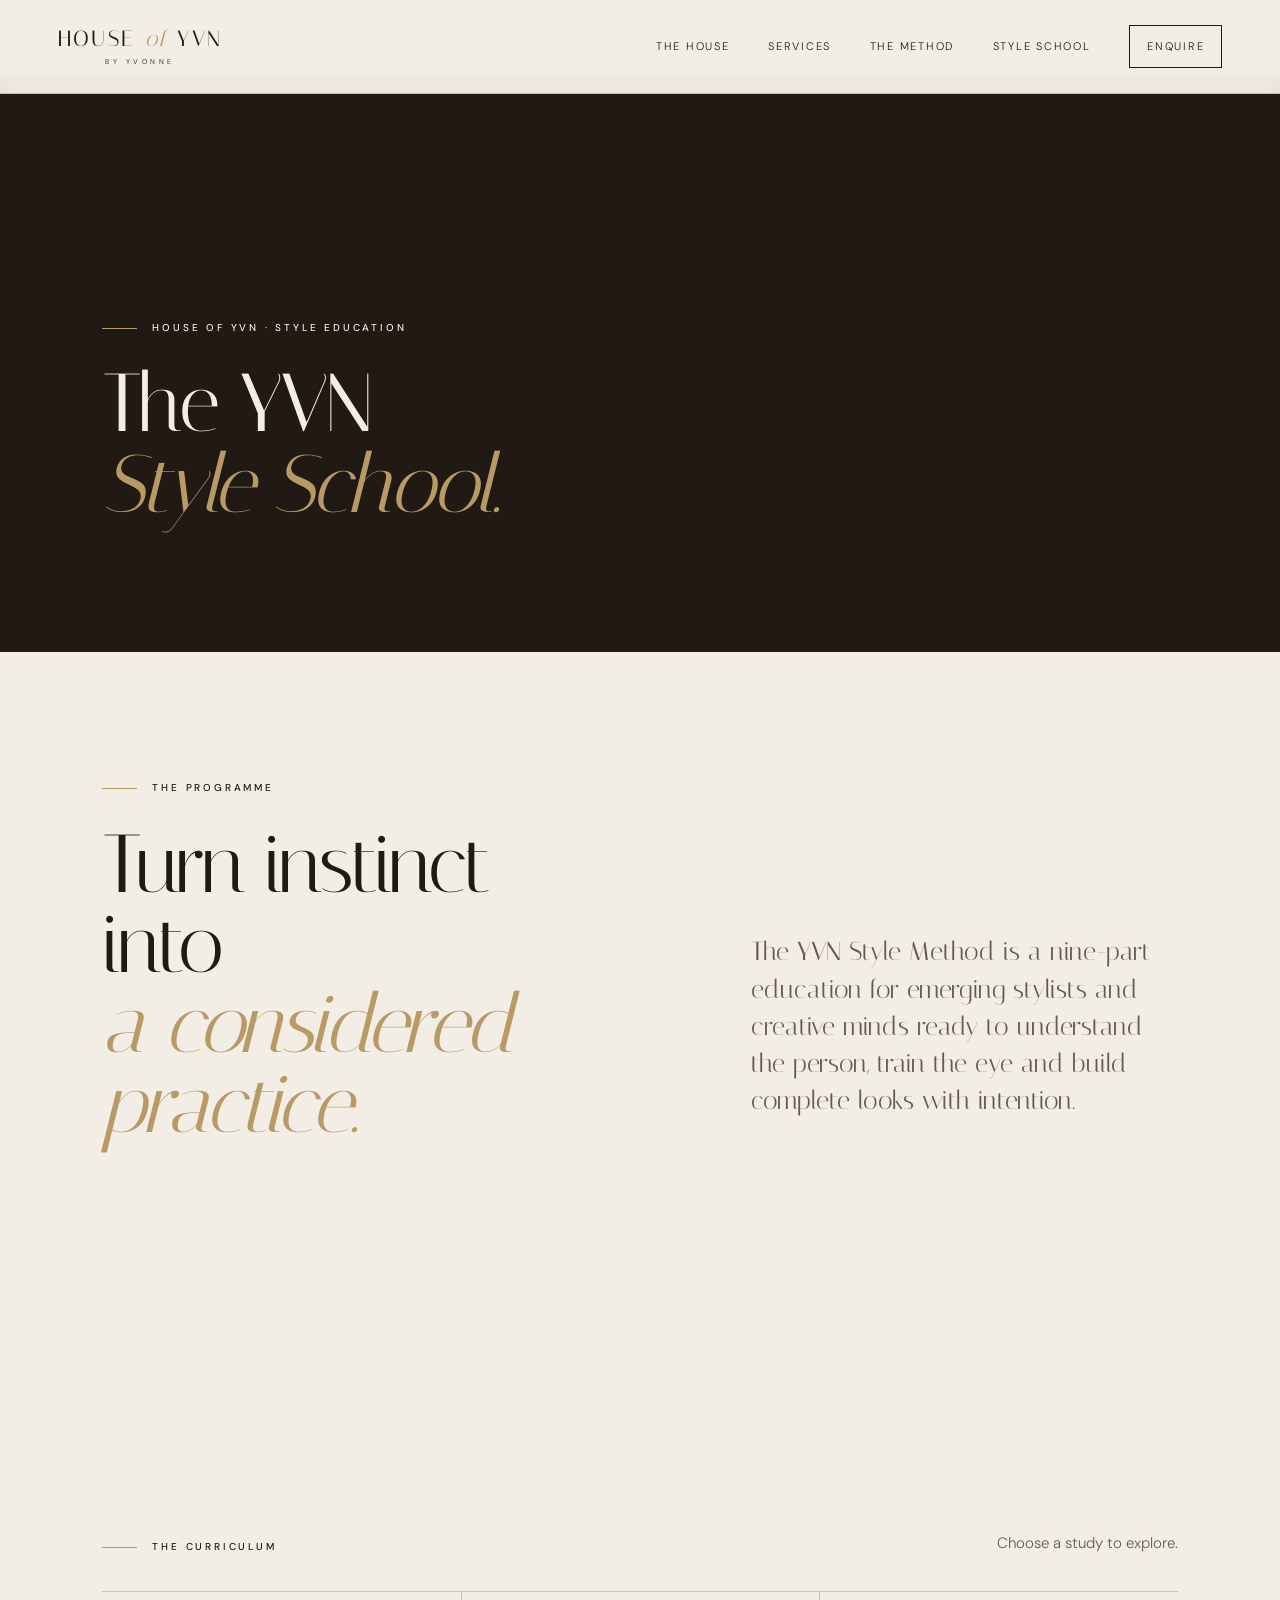
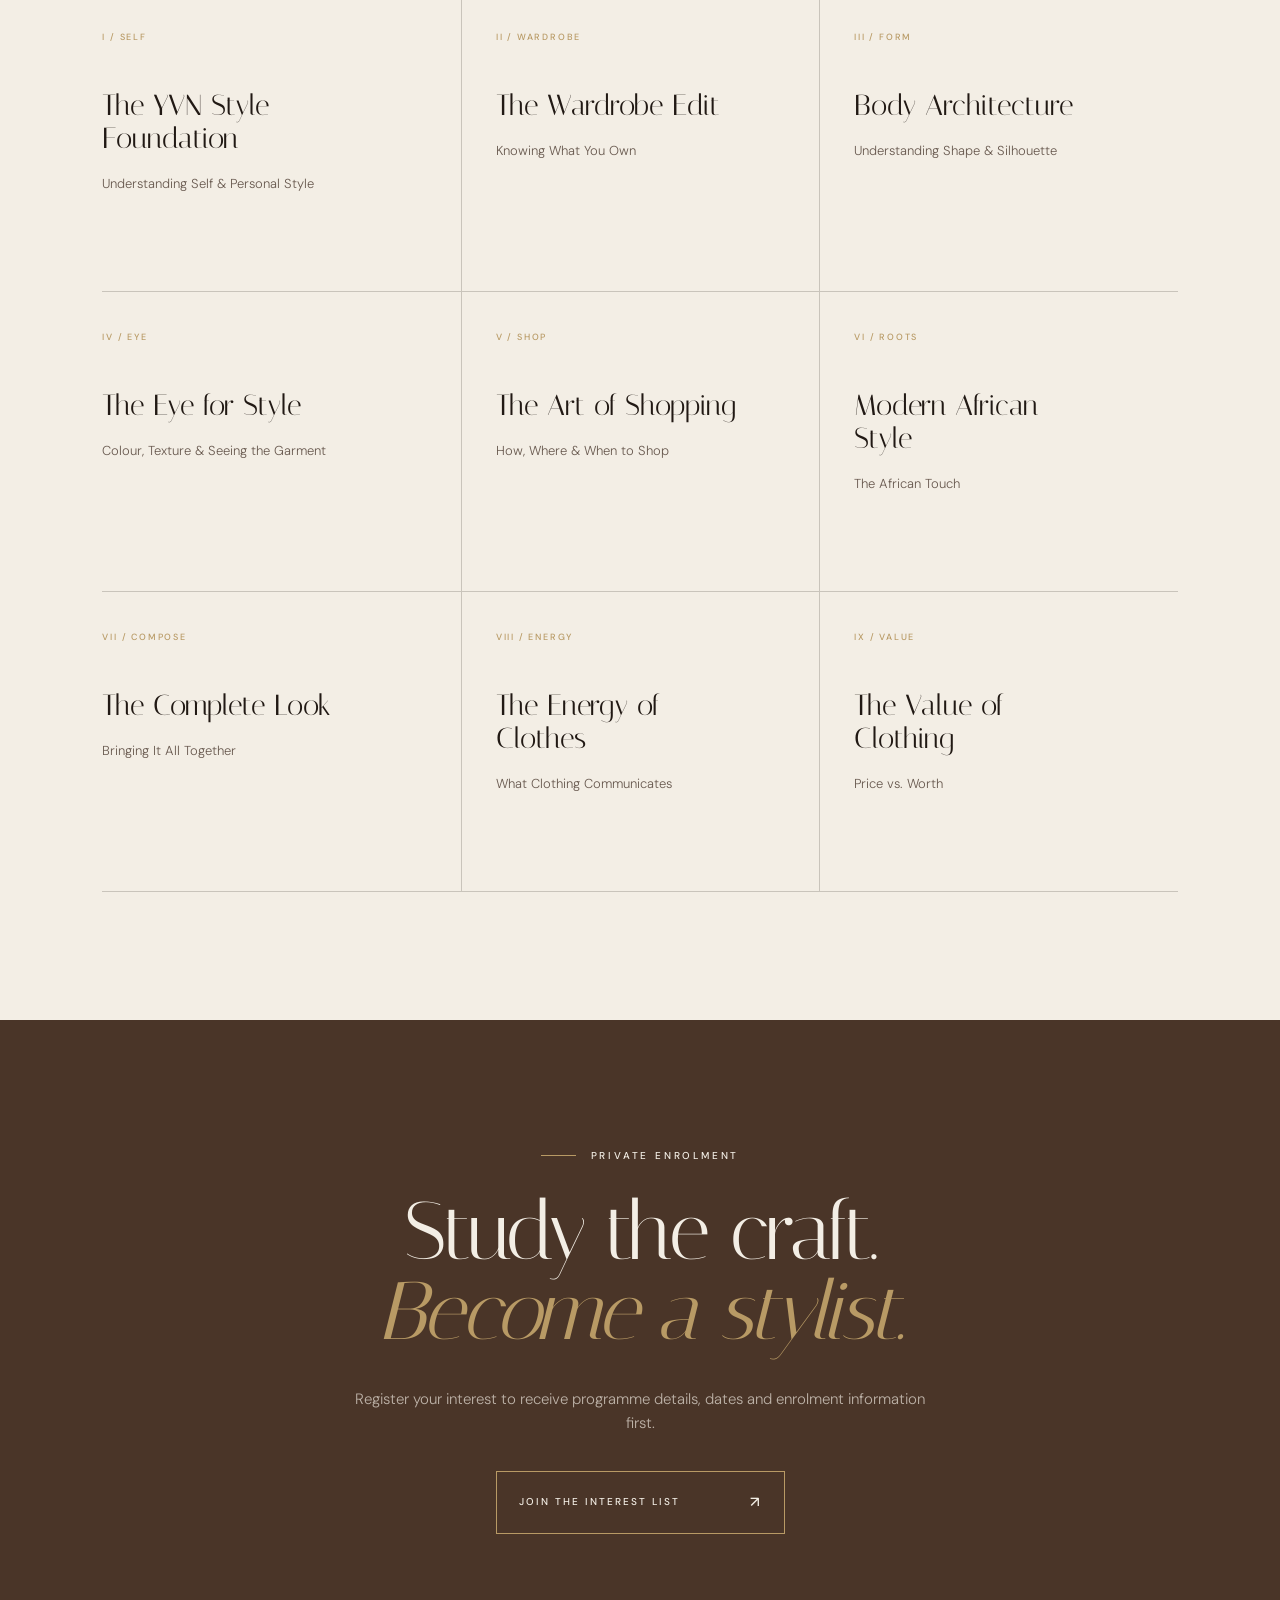
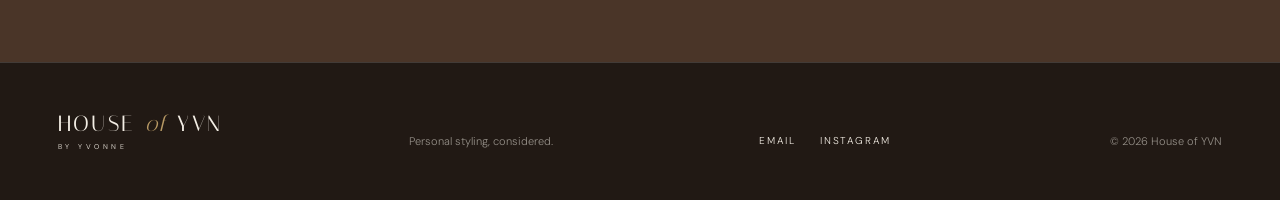
==== courses/index.html @ 96f22d66 "Add YVN Style School curriculum hub" ====
<!doctype html>
<html lang="en">
  <head>
    <meta charset="UTF-8" />
    <meta name="viewport" content="width=device-width, initial-scale=1.0" />
    <meta name="description" content="The YVN Style School — The YVN Style School by House of YVN." />
    <meta name="theme-color" content="#211914" />
    <title>The YVN Style School | The YVN Style School</title>
    <link rel="icon" href="../assets/favicon.svg" type="image/svg+xml" />
    <link rel="preconnect" href="https://fonts.googleapis.com" />
    <link rel="preconnect" href="https://fonts.gstatic.com" crossorigin />
    <link href="https://fonts.googleapis.com/css2?family=DM+Sans:wght@300;400;500&family=Italiana&display=swap" rel="stylesheet" />
    <link rel="stylesheet" href="../styles.css" />
    <script src="../script.js" defer></script>
  </head>
  <body>
    <a class="skip-link" href="#main">Skip to content</a>
    <header class="site-header inner-header" data-header>
      <a class="brand" href="../index.html" aria-label="House of YVN home"><span>HOUSE <i>of</i> YVN</span><small>BY YVONNE</small></a>
      <button class="menu-toggle" type="button" aria-expanded="false" aria-controls="site-nav"><span></span><span></span><span class="sr-only">Open menu</span></button>
      <nav id="site-nav" class="site-nav" aria-label="Main navigation">
        <a href="../index.html#the-house">The House</a>
        <a href="../index.html#services">Services</a>
        <a href="../index.html#method">The Method</a>
        <a href="index.html">Style School</a>
        <a class="nav-enquire" href="mailto:styledbyyvn@gmail.com?subject=YVN%20Style%20School%20enquiry">Enquire</a>
      </nav>
    </header>
    <main id="main" class="course-main">
      <section class="school-page-hero section-pad">
        <div class="reveal">
          <p class="eyebrow">House of YVN · Style Education</p>
          <h1 class="display">The YVN<br /><em>Style School.</em></h1>
        </div>
      </section>
      <section class="school-page-intro section-pad">
        <div class="reveal">
          <p class="eyebrow">The programme</p>
          <h2 class="display">Turn instinct into<br /><em>a considered practice.</em></h2>
        </div>
        <p class="lead reveal">The YVN Style Method is a nine-part education for emerging stylists and creative minds ready to understand the person, train the eye and build complete looks with intention.</p>
      </section>
      <section class="section-pad">
        <div class="curriculum-heading reveal"><p class="eyebrow">The curriculum</p><p>Choose a study to explore.</p></div>
        <div class="curriculum-grid">
          <a class="course-card reveal" href="style-foundation.html">
            <span>I / Self</span>
            <h3>The YVN Style Foundation</h3>
            <p>Understanding Self & Personal Style</p>
          </a>
          <a class="course-card reveal" href="wardrobe-edit.html">
            <span>II / Wardrobe</span>
            <h3>The Wardrobe Edit</h3>
            <p>Knowing What You Own</p>
          </a>
          <a class="course-card reveal" href="body-architecture.html">
            <span>III / Form</span>
            <h3>Body Architecture</h3>
            <p>Understanding Shape & Silhouette</p>
          </a>
          <a class="course-card reveal" href="eye-for-style.html">
            <span>IV / Eye</span>
            <h3>The Eye for Style</h3>
            <p>Colour, Texture & Seeing the Garment</p>
          </a>
          <a class="course-card reveal" href="art-of-shopping.html">
            <span>V / Shop</span>
            <h3>The Art of Shopping</h3>
            <p>How, Where & When to Shop</p>
          </a>
          <a class="course-card reveal" href="modern-african-style.html">
            <span>VI / Roots</span>
            <h3>Modern African Style</h3>
            <p>The African Touch</p>
          </a>
          <a class="course-card reveal" href="complete-look.html">
            <span>VII / Compose</span>
            <h3>The Complete Look</h3>
            <p>Bringing It All Together</p>
          </a>
          <a class="course-card reveal" href="energy-of-clothes.html">
            <span>VIII / Energy</span>
            <h3>The Energy of Clothes</h3>
            <p>What Clothing Communicates</p>
          </a>
          <a class="course-card reveal" href="value-of-clothing.html">
            <span>IX / Value</span>
            <h3>The Value of Clothing</h3>
            <p>Price vs. Worth</p>
          </a>
        </div>
      </section>
      <section class="school-page-cta section-pad">
        <p class="eyebrow">Private enrolment</p>
        <h2 class="display">Study the craft.<br /><em>Become a stylist.</em></h2>
        <p>Register your interest to receive programme details, dates and enrolment information first.</p>
        <a class="button" href="mailto:styledbyyvn@gmail.com?subject=YVN%20Style%20School%20enquiry">Join the interest list <span>↗</span></a>
      </section>
    </main>
    <footer class="site-footer">
      <div class="footer-brand"><span>HOUSE <i>of</i> YVN</span><small>BY YVONNE</small></div>
      <p>Personal styling, considered.</p>
      <div class="footer-links"><a href="mailto:styledbyyvn@gmail.com">Email</a><a href="https://www.instagram.com/houseofyvn/" target="_blank" rel="noreferrer">Instagram</a></div>
      <p class="copyright">© <span data-year></span> House of YVN</p>
    </footer>
  </body>
</html>
---- styles.css ----
:root {
  --ivory: #f3eee5;
  --paper: #e8dfd1;
  --espresso: #211914;
  --cocoa: #4a3528;
  --gold: #b89a65;
  --line: rgba(33, 25, 20, 0.2);
  --sans: "DM Sans", sans-serif;
  --serif: "Italiana", serif;
}

* { box-sizing: border-box; }
html { scroll-behavior: smooth; }
body { margin: 0; background: var(--ivory); color: var(--espresso); font-family: var(--sans); font-size: 15px; font-weight: 300; line-height: 1.65; }
body.menu-open { overflow: hidden; }
img { display: block; width: 100%; }
a { color: inherit; text-decoration: none; }
button { font: inherit; }
::selection { background: var(--gold); color: var(--espresso); }

.skip-link { position: fixed; top: -60px; left: 16px; z-index: 200; background: var(--ivory); padding: 12px 18px; transition: top .2s; }
.skip-link:focus { top: 16px; }
.sr-only { position: absolute; width: 1px; height: 1px; padding: 0; margin: -1px; overflow: hidden; clip: rect(0,0,0,0); border: 0; }

.site-header { position: fixed; inset: 0 0 auto 0; z-index: 100; height: 94px; padding: 0 clamp(24px, 4.5vw, 76px); display: flex; justify-content: space-between; align-items: center; color: var(--ivory); border-bottom: 1px solid rgba(255,255,255,.25); transition: background .35s, color .35s, height .35s, border .35s; }
.site-header.scrolled { height: 76px; background: rgba(243,238,229,.94); color: var(--espresso); border-color: var(--line); backdrop-filter: blur(12px); }
.brand, .footer-brand { display: flex; flex-direction: column; align-items: center; line-height: 1; letter-spacing: .16em; }
.brand span, .footer-brand span { font-family: var(--serif); font-size: 22px; }
.brand i, .footer-brand i { color: var(--gold); font-weight: 400; }
.brand small, .footer-brand small { margin-top: 8px; font-size: 7px; letter-spacing: .5em; }
.site-nav { display: flex; gap: clamp(22px, 3vw, 48px); align-items: center; font-size: 11px; letter-spacing: .16em; text-transform: uppercase; }
.site-nav a { position: relative; }
.site-nav a:not(.nav-enquire)::after { content: ""; position: absolute; left: 0; bottom: -7px; width: 100%; height: 1px; background: currentColor; transform: scaleX(0); transform-origin: right; transition: transform .35s; }
.site-nav a:hover::after { transform: scaleX(1); transform-origin: left; }
.nav-enquire { padding: 11px 17px; border: 1px solid currentColor; }
.menu-toggle { display: none; background: transparent; border: 0; color: inherit; padding: 12px 0 12px 12px; }
.menu-toggle span:not(.sr-only) { display: block; width: 25px; height: 1px; background: currentColor; margin: 6px 0; transition: transform .3s; }

.hero { position: relative; min-height: 100svh; background: var(--espresso); color: var(--ivory); overflow: hidden; }
.hero-image { position: absolute; inset: 0; height: 100%; object-fit: cover; object-position: center right; animation: hero-in 1.3s cubic-bezier(.2,.8,.2,1) both; }
.hero-wash { position: absolute; inset: 0; background: linear-gradient(90deg, rgba(25,17,12,.82) 0%, rgba(25,17,12,.38) 43%, rgba(25,17,12,.02) 70%), linear-gradient(0deg, rgba(20,13,9,.35), transparent 38%); }
.hero-copy { position: absolute; z-index: 2; left: clamp(25px, 8vw, 130px); top: 50%; transform: translateY(-46%); max-width: 720px; }
.eyebrow { margin: 0 0 27px; font-size: 10px; font-weight: 500; letter-spacing: .28em; text-transform: uppercase; }
.eyebrow::before { content: ""; display: inline-block; width: 35px; height: 1px; background: var(--gold); vertical-align: middle; margin-right: 15px; }
.hero h1 { margin: 0; max-width: 700px; font-family: var(--serif); font-weight: 400; font-size: clamp(60px, 8.2vw, 126px); line-height: .89; letter-spacing: -.035em; }
.hero h1 em, .display em, .contact h2 em, blockquote em { color: var(--gold); font-weight: 400; }
.hero-intro { max-width: 350px; margin: 34px 0 30px; font-size: 16px; letter-spacing: .02em; }
.text-link { display: inline-flex; align-items: center; gap: 60px; padding-bottom: 8px; border-bottom: 1px solid currentColor; font-size: 11px; font-weight: 500; letter-spacing: .18em; text-transform: uppercase; }
.text-link span { color: var(--gold); font-size: 15px; transition: transform .25s; }
.text-link:hover span { transform: translate(4px, 4px); }
.hero-note { position: absolute; right: clamp(26px, 4.5vw, 76px); bottom: 43px; z-index: 2; margin: 0; font-family: var(--serif); font-size: 17px; letter-spacing: .05em; }
.scroll-cue { position: absolute; z-index: 2; left: clamp(25px, 4.5vw, 76px); bottom: 34px; display: flex; align-items: center; gap: 12px; font-size: 9px; letter-spacing: .22em; text-transform: uppercase; writing-mode: vertical-rl; }
.scroll-cue span { width: 1px; height: 35px; background: rgba(255,255,255,.55); }

.section-pad { padding: clamp(90px, 10vw, 170px) clamp(25px, 8vw, 130px); }
.section-number { color: var(--gold); font-family: var(--serif); font-size: 13px; margin-bottom: 65px; }
.manifesto { position: relative; }
.manifesto-grid { display: grid; grid-template-columns: minmax(0, 1.2fr) minmax(300px, .8fr); gap: clamp(50px, 10vw, 170px); align-items: end; }
.display { margin: 0; font-family: var(--serif); font-size: clamp(49px, 6.4vw, 100px); font-weight: 400; line-height: .98; letter-spacing: -.035em; }
.manifesto-copy { padding-bottom: 8px; }
.lead { font-family: var(--serif); font-size: clamp(20px, 2vw, 28px); line-height: 1.45; }
.manifesto-copy p:not(.lead) { color: #68594f; max-width: 500px; }
.manifesto-copy .text-link { margin-top: 26px; }

.services { background: var(--espresso); color: var(--ivory); }
.services-heading { display: grid; grid-template-columns: 1.5fr .5fr; gap: 60px; align-items: end; margin-bottom: 90px; }
.services-heading > p { max-width: 330px; color: rgba(243,238,229,.68); }
.service-list { border-top: 1px solid rgba(255,255,255,.22); }
.service { display: grid; grid-template-columns: 70px 1.1fr 1fr 90px; gap: 38px; align-items: start; padding: 42px 0; border-bottom: 1px solid rgba(255,255,255,.22); transition: padding .35s, background .35s; }
.service:hover { padding-left: 18px; padding-right: 18px; background: rgba(255,255,255,.03); }
.service-index { color: var(--gold); font-family: var(--serif); }
.service h3 { margin: 0; font-family: var(--serif); font-size: clamp(27px, 3vw, 44px); font-weight: 400; line-height: 1.1; }
.service p { margin: 0; color: rgba(243,238,229,.67); }
.service a { justify-self: end; font-size: 10px; letter-spacing: .18em; text-transform: uppercase; border-bottom: 1px solid; }
.service a span { color: var(--gold); }

.method { display: grid; grid-template-columns: 1fr 1fr; min-height: 900px; background: var(--paper); }
.method-image-wrap { position: relative; min-height: 720px; overflow: hidden; }
.method-image-wrap img { height: 100%; object-fit: cover; }
.method-stamp { position: absolute; right: -68px; top: 85px; width: 138px; height: 138px; display: grid; place-content: center; text-align: center; background: var(--espresso); color: var(--ivory); border-radius: 50%; font-family: var(--serif); font-size: 28px; line-height: .9; letter-spacing: .12em; }
.method-stamp i { color: var(--gold); font-size: 12px; margin-top: 10px; }
.method-copy { display: flex; flex-direction: column; justify-content: center; padding-left: clamp(60px, 9vw, 150px); padding-right: clamp(35px, 7vw, 110px); }
.method-copy ol { margin: 65px 0 0; padding: 0; list-style: none; }
.method-copy li { display: grid; grid-template-columns: 55px 1fr; gap: 20px; padding: 24px 0; border-top: 1px solid var(--line); }
.method-copy li:last-child { border-bottom: 1px solid var(--line); }
.method-copy li > span { color: var(--gold); font-family: var(--serif); font-size: 13px; }
.method-copy h3 { margin: -7px 0 5px; font-family: var(--serif); font-size: 25px; font-weight: 400; }
.method-copy li p { margin: 0; color: #68594f; }

.philosophy { min-height: 78vh; display: flex; flex-direction: column; align-items: center; justify-content: center; text-align: center; background: #4a3528; color: var(--ivory); }
.philosophy blockquote { margin: 10px 0 40px; font-family: var(--serif); font-size: clamp(58px, 8vw, 125px); font-weight: 400; line-height: .9; letter-spacing: -.035em; }
.philosophy > p:last-child { max-width: 510px; color: rgba(243,238,229,.65); }

.founder { display: grid; grid-template-columns: .85fr 1.15fr; gap: clamp(70px, 10vw, 160px); align-items: center; }
.founder-copy { max-width: 510px; }
.founder-copy .lead { margin-top: 45px; }
.founder-copy > p:not(.eyebrow):not(.lead) { color: #68594f; }
.founder-copy .text-link { margin-top: 25px; }
.founder-image-wrap { position: relative; padding-right: 50px; }
.founder-image-wrap img { aspect-ratio: 4 / 5.2; object-fit: cover; object-position: top; }
.vertical-note { position: absolute; right: 0; top: 0; writing-mode: vertical-rl; font-size: 9px; letter-spacing: .24em; text-transform: uppercase; }
.image-caption { margin: 18px 0 0; font-family: var(--serif); font-size: 15px; line-height: 1.45; }


.school { position: relative; overflow: hidden; background: var(--ivory); }
.school::before { content: "SCHOOL"; position: absolute; top: 105px; right: -20px; color: rgba(184,154,101,.09); font-family: var(--serif); font-size: clamp(90px, 16vw, 250px); line-height: .7; letter-spacing: -.05em; pointer-events: none; }
.school-intro { position: relative; z-index: 1; display: grid; grid-template-columns: 1.2fr .8fr; gap: clamp(50px, 9vw, 150px); align-items: end; margin-bottom: clamp(70px, 9vw, 135px); }
.school-intro-copy { max-width: 480px; padding-bottom: 5px; }
.school-intro-copy > p:last-child { color: #68594f; }
.school-program { position: relative; min-height: 590px; display: flex; align-items: center; padding: clamp(55px, 8vw, 120px); overflow: hidden; background: var(--espresso); color: var(--ivory); }
.school-program::after { content: ""; position: absolute; right: -8%; bottom: -40%; width: 56%; aspect-ratio: 1; border: 1px solid rgba(184,154,101,.35); border-radius: 50%; box-shadow: 0 0 0 55px rgba(184,154,101,.05), 0 0 0 110px rgba(184,154,101,.035); }
.program-mark { position: absolute; top: 0; right: 0; width: 120px; height: 120px; display: grid; place-content: center; text-align: center; background: var(--gold); color: var(--espresso); font-family: var(--serif); font-size: 27px; line-height: .9; letter-spacing: .12em; }
.program-mark i { margin-top: 9px; font-size: 11px; }
.program-copy { position: relative; z-index: 2; max-width: 680px; }
.program-copy h3 { margin: 0; font-family: var(--serif); font-size: clamp(60px, 7vw, 108px); font-weight: 400; line-height: .86; letter-spacing: -.04em; }
.program-copy h3 em { color: var(--gold); font-weight: 400; }
.program-copy > p:not(.eyebrow) { max-width: 550px; margin: 38px 0 32px; color: rgba(243,238,229,.68); }
.program-journey { position: absolute; z-index: 2; right: 42px; bottom: 35px; margin: 0; color: rgba(243,238,229,.55); font-size: 9px; letter-spacing: .17em; text-transform: uppercase; }
.curriculum-heading { display: flex; justify-content: space-between; align-items: end; padding: clamp(80px, 9vw, 130px) 0 35px; border-bottom: 1px solid var(--line); }
.curriculum-heading .eyebrow, .curriculum-heading > p { margin-bottom: 0; }
.curriculum-heading > p:last-child { color: #68594f; }
.curriculum-grid { display: grid; grid-template-columns: repeat(3, 1fr); }
.course-card { min-height: 300px; padding: 38px 34px 35px 0; border-bottom: 1px solid var(--line); }
.course-card:not(:nth-child(3n+1)) { padding-left: 34px; border-left: 1px solid var(--line); }
.course-card span { display: block; margin-bottom: 45px; color: var(--gold); font-size: 9px; font-weight: 500; letter-spacing: .2em; text-transform: uppercase; }
.course-card h3 { margin: 0 0 18px; max-width: 250px; font-family: var(--serif); font-size: clamp(25px, 2.3vw, 36px); font-weight: 400; line-height: 1.12; }
.course-card p { margin: 0; max-width: 330px; color: #68594f; font-size: 13px; }
.school-cta { display: flex; justify-content: space-between; align-items: center; gap: 30px; margin-top: 75px; padding: 40px 45px; background: var(--cocoa); color: var(--ivory); }
.school-cta p { margin: 0; color: rgba(243,238,229,.68); font-size: 10px; letter-spacing: .16em; text-transform: uppercase; }


.school-explore { display: grid; grid-template-columns: .6fr 1fr auto; gap: clamp(35px, 6vw, 90px); align-items: center; margin-top: 55px; padding: 48px 0 0; border-top: 1px solid var(--line); }
.school-explore > div { display: flex; align-items: center; gap: 22px; }
.school-explore > div span { color: var(--gold); font-family: var(--serif); font-size: 56px; line-height: 1; }
.school-explore p { margin: 0; color: #68594f; }
.school-explore > div p { color: var(--espresso); font-family: var(--serif); font-size: 18px; line-height: 1.35; }
.school-explore .button { background: var(--espresso); white-space: nowrap; }

.inner-header { background: rgba(243,238,229,.96); color: var(--espresso); border-color: var(--line); backdrop-filter: blur(12px); }
.course-main { padding-top: 76px; }
.course-hero { position: relative; min-height: 72vh; display: flex; align-items: flex-end; overflow: hidden; background: var(--paper); }
.course-hero::after { content: attr(data-roman); position: absolute; right: -1vw; bottom: -12vw; color: rgba(184,154,101,.13); font-family: var(--serif); font-size: clamp(260px, 46vw, 680px); line-height: .8; pointer-events: none; }
.course-hero-inner { position: relative; z-index: 1; width: 100%; }
.course-kicker { display: flex; justify-content: space-between; margin-bottom: 55px; padding-bottom: 18px; border-bottom: 1px solid var(--line); font-size: 9px; letter-spacing: .22em; text-transform: uppercase; }
.course-hero h1 { max-width: 950px; margin: 0; font-family: var(--serif); font-size: clamp(65px, 9vw, 140px); font-weight: 400; line-height: .86; letter-spacing: -.045em; }
.course-hero h1 em { color: var(--gold); font-weight: 400; }
.course-subtitle { max-width: 580px; margin: 40px 0 0 auto; font-family: var(--serif); font-size: clamp(22px, 2.5vw, 35px); line-height: 1.35; }
.course-content { display: grid; grid-template-columns: .55fr 1.45fr; gap: clamp(60px, 10vw, 170px); }
.course-aside { align-self: start; position: sticky; top: 120px; }
.course-aside p { color: #68594f; }
.course-aside .text-link { margin-top: 20px; }
.course-overview .lead { max-width: 800px; margin-top: 0; }
.course-outcomes { margin-top: 70px; }
.course-outcomes h2 { margin: 0 0 35px; font-family: var(--serif); font-size: clamp(38px, 4vw, 62px); font-weight: 400; }
.course-outcomes ul { margin: 0; padding: 0; list-style: none; border-top: 1px solid var(--line); }
.course-outcomes li { display: grid; grid-template-columns: 50px 1fr; gap: 20px; padding: 20px 0; border-bottom: 1px solid var(--line); }
.course-outcomes li::before { content: "↘"; color: var(--gold); }
.course-nav { display: grid; grid-template-columns: 1fr 1fr; background: var(--espresso); color: var(--ivory); }
.course-nav a { min-height: 230px; display: flex; flex-direction: column; justify-content: space-between; padding: 45px clamp(25px, 6vw, 90px); }
.course-nav a + a { border-left: 1px solid rgba(255,255,255,.16); text-align: right; align-items: flex-end; }
.course-nav small { color: var(--gold); font-size: 9px; letter-spacing: .2em; text-transform: uppercase; }
.course-nav strong { font-family: var(--serif); font-size: clamp(27px, 3.3vw, 49px); font-weight: 400; line-height: 1.05; }
.school-page-hero { min-height: 64vh; display: flex; align-items: flex-end; background: var(--espresso); color: var(--ivory); }
.school-page-hero .display { max-width: 920px; }
.school-page-intro { display: grid; grid-template-columns: 1.1fr .9fr; gap: clamp(55px, 10vw, 160px); align-items: end; }
.school-page-intro > p { max-width: 500px; color: #68594f; }
.course-card { color: inherit; transition: background .3s, padding .3s; }
.course-card:hover { background: rgba(184,154,101,.08); }
.school-page-cta { background: var(--cocoa); color: var(--ivory); text-align: center; }
.school-page-cta .display { margin-bottom: 35px; }
.school-page-cta > p:not(.eyebrow) { max-width: 580px; margin: 0 auto 35px; color: rgba(243,238,229,.68); }

.instagram { background: var(--paper); }
.instagram-heading { display: flex; justify-content: space-between; align-items: end; margin-bottom: 65px; }
.instagram-handle { font-size: 11px; letter-spacing: .17em; text-transform: uppercase; padding-bottom: 7px; border-bottom: 1px solid; }
.instagram-handle span { color: var(--gold); }
.editorial-grid { display: grid; grid-template-columns: .85fr 1.35fr .8fr; gap: clamp(15px, 2vw, 32px); align-items: end; }
.editorial-card { position: relative; display: block; overflow: hidden; }
.editorial-card img { height: 100%; object-fit: cover; filter: saturate(.75); transition: transform .7s cubic-bezier(.2,.8,.2,1), filter .5s; }
.editorial-card:hover img { transform: scale(1.025); filter: saturate(1); }
.editorial-card span { display: block; margin-top: 13px; font-size: 9px; letter-spacing: .2em; text-transform: uppercase; }
.editorial-card--portrait img { aspect-ratio: 4/5; object-position: top; }
.editorial-card--wide { align-self: start; }
.editorial-card--wide img { aspect-ratio: 1.4/1; object-position: center; }
.editorial-card--detail img { aspect-ratio: 4/5.5; }

.contact { background: var(--espresso); color: var(--ivory); text-align: center; }
.contact-inner { max-width: 900px; margin: 0 auto; }
.contact h2 { margin: 0; font-family: var(--serif); font-size: clamp(62px, 8vw, 126px); font-weight: 400; line-height: .9; letter-spacing: -.04em; }
.contact p:not(.eyebrow) { max-width: 500px; margin: 40px auto; color: rgba(243,238,229,.65); }
.button { display: inline-flex; align-items: center; gap: 70px; padding: 18px 22px; border: 1px solid var(--gold); color: var(--ivory); font-size: 10px; font-weight: 500; letter-spacing: .2em; text-transform: uppercase; transition: background .3s, color .3s; }
.button:hover { background: var(--gold); color: var(--espresso); }
.button span { font-size: 15px; }

.site-footer { display: grid; grid-template-columns: 1fr 1fr 1fr auto; align-items: end; gap: 30px; padding: 50px clamp(25px, 4.5vw, 76px); background: var(--espresso); color: var(--ivory); border-top: 1px solid rgba(255,255,255,.15); }
.footer-brand { align-items: flex-start; }
.site-footer p { margin: 0; color: rgba(243,238,229,.55); font-size: 11px; }
.footer-links { display: flex; gap: 25px; font-size: 10px; letter-spacing: .16em; text-transform: uppercase; }

.reveal { opacity: 0; transform: translateY(25px); transition: opacity .8s ease, transform .8s cubic-bezier(.2,.8,.2,1); }
.reveal.in-view { opacity: 1; transform: none; }
@keyframes hero-in { from { opacity: 0; transform: scale(1.035); } to { opacity: 1; transform: scale(1); } }
@media (prefers-reduced-motion: reduce) { *, *::before, *::after { scroll-behavior: auto !important; animation: none !important; transition-duration: .01ms !important; } .reveal { opacity: 1; transform: none; } }

@media (max-width: 900px) {
  .site-header { height: 76px; }
  .menu-toggle { display: block; z-index: 2; }
  .site-nav { position: fixed; inset: 0; background: var(--espresso); color: var(--ivory); flex-direction: column; justify-content: center; gap: 28px; font-family: var(--serif); font-size: 32px; letter-spacing: 0; text-transform: none; opacity: 0; visibility: hidden; transition: opacity .3s, visibility .3s; }
  .menu-open .site-nav { opacity: 1; visibility: visible; }
  .menu-open .menu-toggle span:first-child { transform: translateY(3.5px) rotate(45deg); }
  .menu-open .menu-toggle span:nth-child(2) { transform: translateY(-3.5px) rotate(-45deg); }
  .nav-enquire { margin-top: 10px; font-family: var(--sans); font-size: 10px; letter-spacing: .18em; text-transform: uppercase; }
  .menu-open .site-header { color: var(--ivory); background: transparent; border-color: transparent; }
  .hero-image { object-position: 64% center; }
  .hero-wash { background: linear-gradient(90deg, rgba(25,17,12,.78), rgba(25,17,12,.18)), linear-gradient(0deg, rgba(20,13,9,.52), transparent 50%); }
  .hero-copy { left: 25px; right: 20px; top: 48%; }
  .hero-note { right: 25px; bottom: 25px; }
  .scroll-cue { display: none; }
  .manifesto-grid, .services-heading, .method, .founder, .school-intro { grid-template-columns: 1fr; }
  .manifesto-grid { gap: 50px; }
  .services-heading { gap: 30px; }
  .service { grid-template-columns: 45px 1fr; }
  .service p, .service a { grid-column: 2; }
  .service a { justify-self: start; }
  .method-image-wrap { min-height: 620px; }
  .method-stamp { right: 20px; top: auto; bottom: -55px; }
  .method-copy { padding-left: 30px; padding-right: 30px; }
  .founder-copy { order: 2; }
  .founder-image-wrap { order: 1; max-width: 650px; }
  .curriculum-grid { grid-template-columns: repeat(2, 1fr); }
  .course-card:not(:nth-child(3n+1)) { padding-left: 0; border-left: 0; }
  .course-card:nth-child(even) { padding-left: 28px; border-left: 1px solid var(--line); }
  .school-explore { grid-template-columns: 1fr; }
  .course-content, .school-page-intro { grid-template-columns: 1fr; }
  .course-aside { position: static; }
  .site-footer { grid-template-columns: 1fr 1fr; }
}

@media (max-width: 600px) {
  body { font-size: 14px; }
  .hero { min-height: 760px; }
  .hero-image { object-position: 68% center; }
  .hero-wash { background: linear-gradient(90deg, rgba(25,17,12,.74), rgba(25,17,12,.05)), linear-gradient(0deg, rgba(20,13,9,.65), transparent 65%); }
  .hero h1 { font-size: clamp(56px, 15vw, 68px); }
  .hero-intro { max-width: 270px; }
  .hero-note { font-size: 13px; }
  .section-number { margin-bottom: 45px; }
  .services-heading { margin-bottom: 60px; }
  .service { gap: 18px; }
  .method-image-wrap { min-height: 530px; }
  .method-copy ol { margin-top: 50px; }
  .philosophy { min-height: 650px; }
  .founder { gap: 65px; }
  .founder-image-wrap { padding-right: 30px; }
  .school-explore { align-items: flex-start; }
  .school-explore .button { justify-self: start; }
  .course-hero { min-height: 690px; }
  .course-kicker { gap: 25px; }
  .course-subtitle { margin-left: 0; }
  .course-nav { grid-template-columns: 1fr; }
  .course-nav a + a { border-left: 0; border-top: 1px solid rgba(255,255,255,.16); }
  .school-program { min-height: 610px; padding: 65px 25px; align-items: flex-start; }
  .program-mark { width: 88px; height: 88px; font-size: 21px; }
  .program-copy { margin-top: 80px; }
  .program-journey { left: 25px; right: auto; }
  .curriculum-heading { align-items: flex-start; flex-direction: column; gap: 12px; }
  .curriculum-grid { grid-template-columns: 1fr; }
  .course-card, .course-card:nth-child(even), .course-card:not(:nth-child(3n+1)) { min-height: auto; padding: 34px 0; border-left: 0; }
  .course-card span { margin-bottom: 24px; }
  .school-cta { align-items: flex-start; flex-direction: column; padding: 35px 25px; }
  .instagram-heading { align-items: flex-start; flex-direction: column; gap: 30px; }
  .editorial-grid { grid-template-columns: 1fr 1fr; align-items: start; }
  .editorial-card--wide { grid-column: 1 / -1; order: -1; }
  .editorial-card--wide img { aspect-ratio: 1.3/1; }
  .contact h2 { font-size: clamp(58px, 18vw, 90px); }
  .site-footer { grid-template-columns: 1fr; text-align: left; }
  .copyright { margin-top: 25px !important; }
}

@media (min-width: 601px) and (max-height: 760px) {
  .hero-copy { top: 48%; }
  .hero h1 { font-size: clamp(58px, 7vw, 94px); }
  .hero-intro { margin: 24px 0 20px; }
}
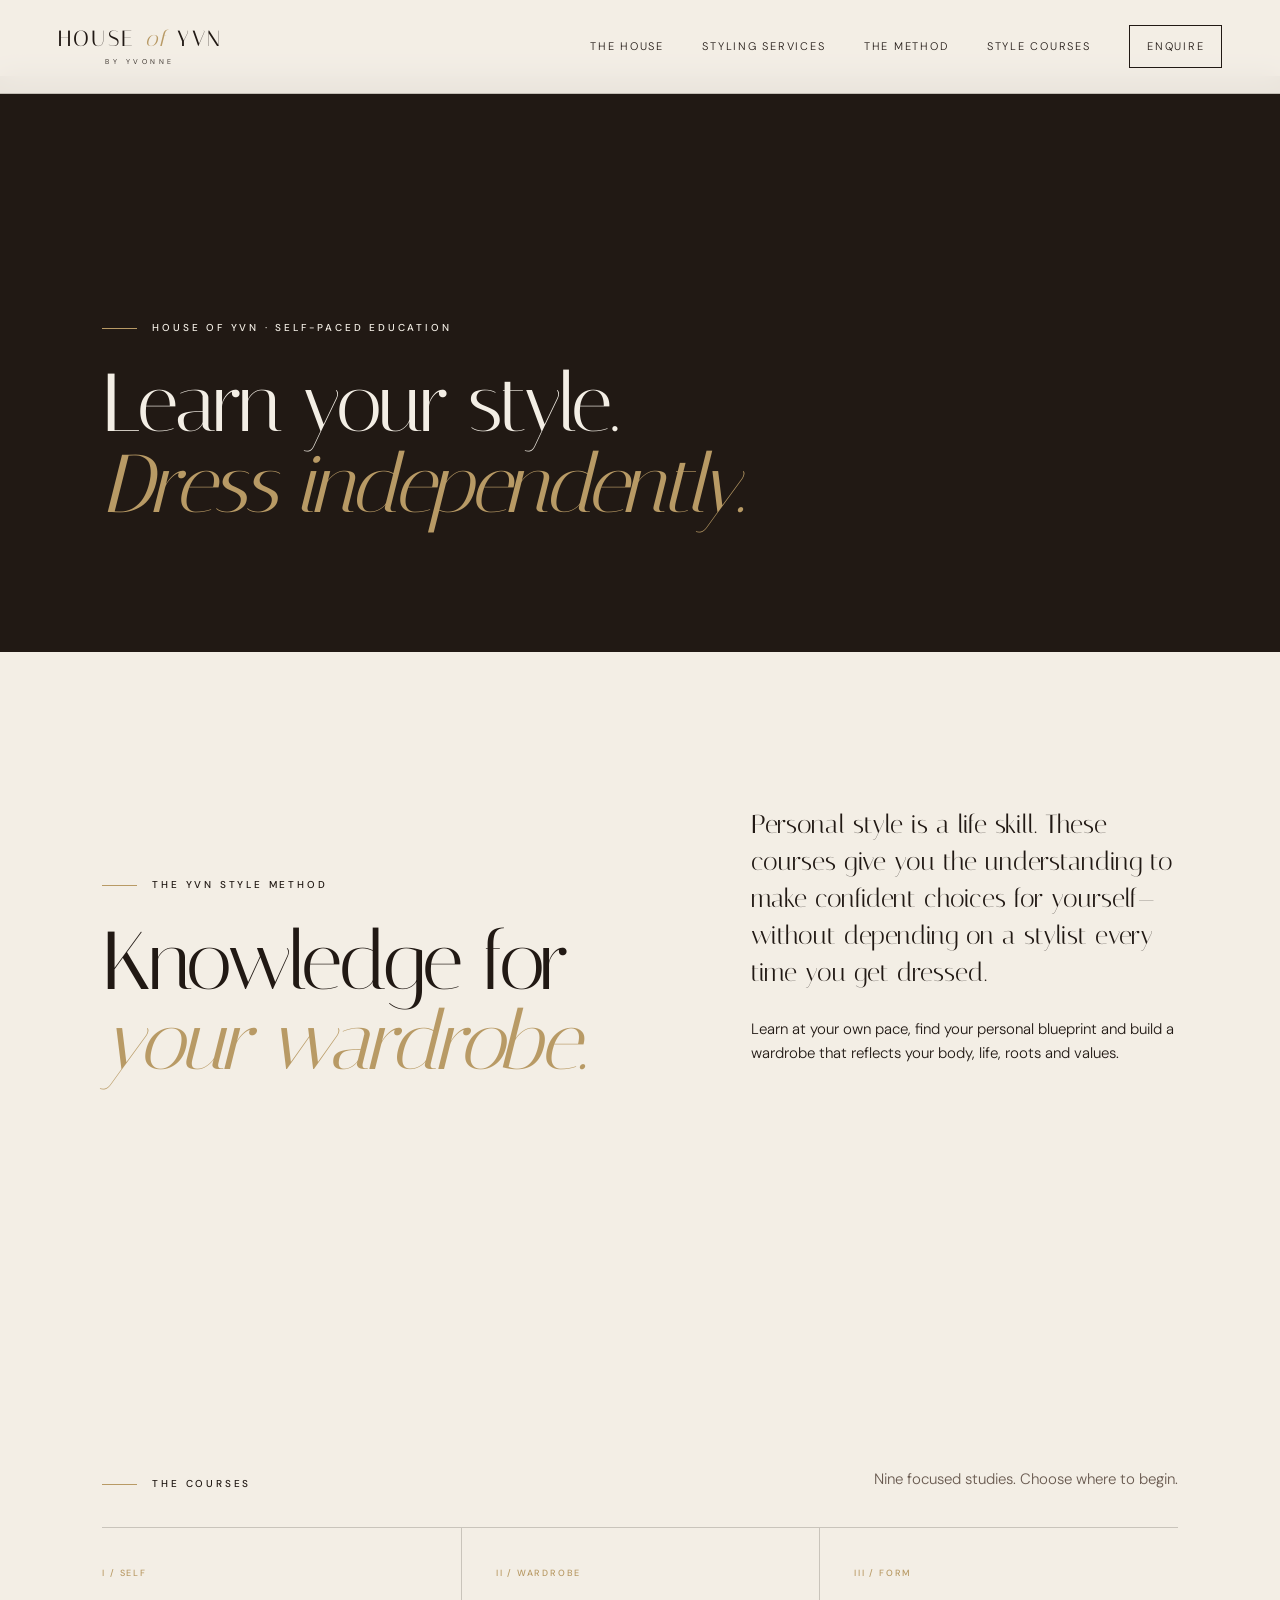
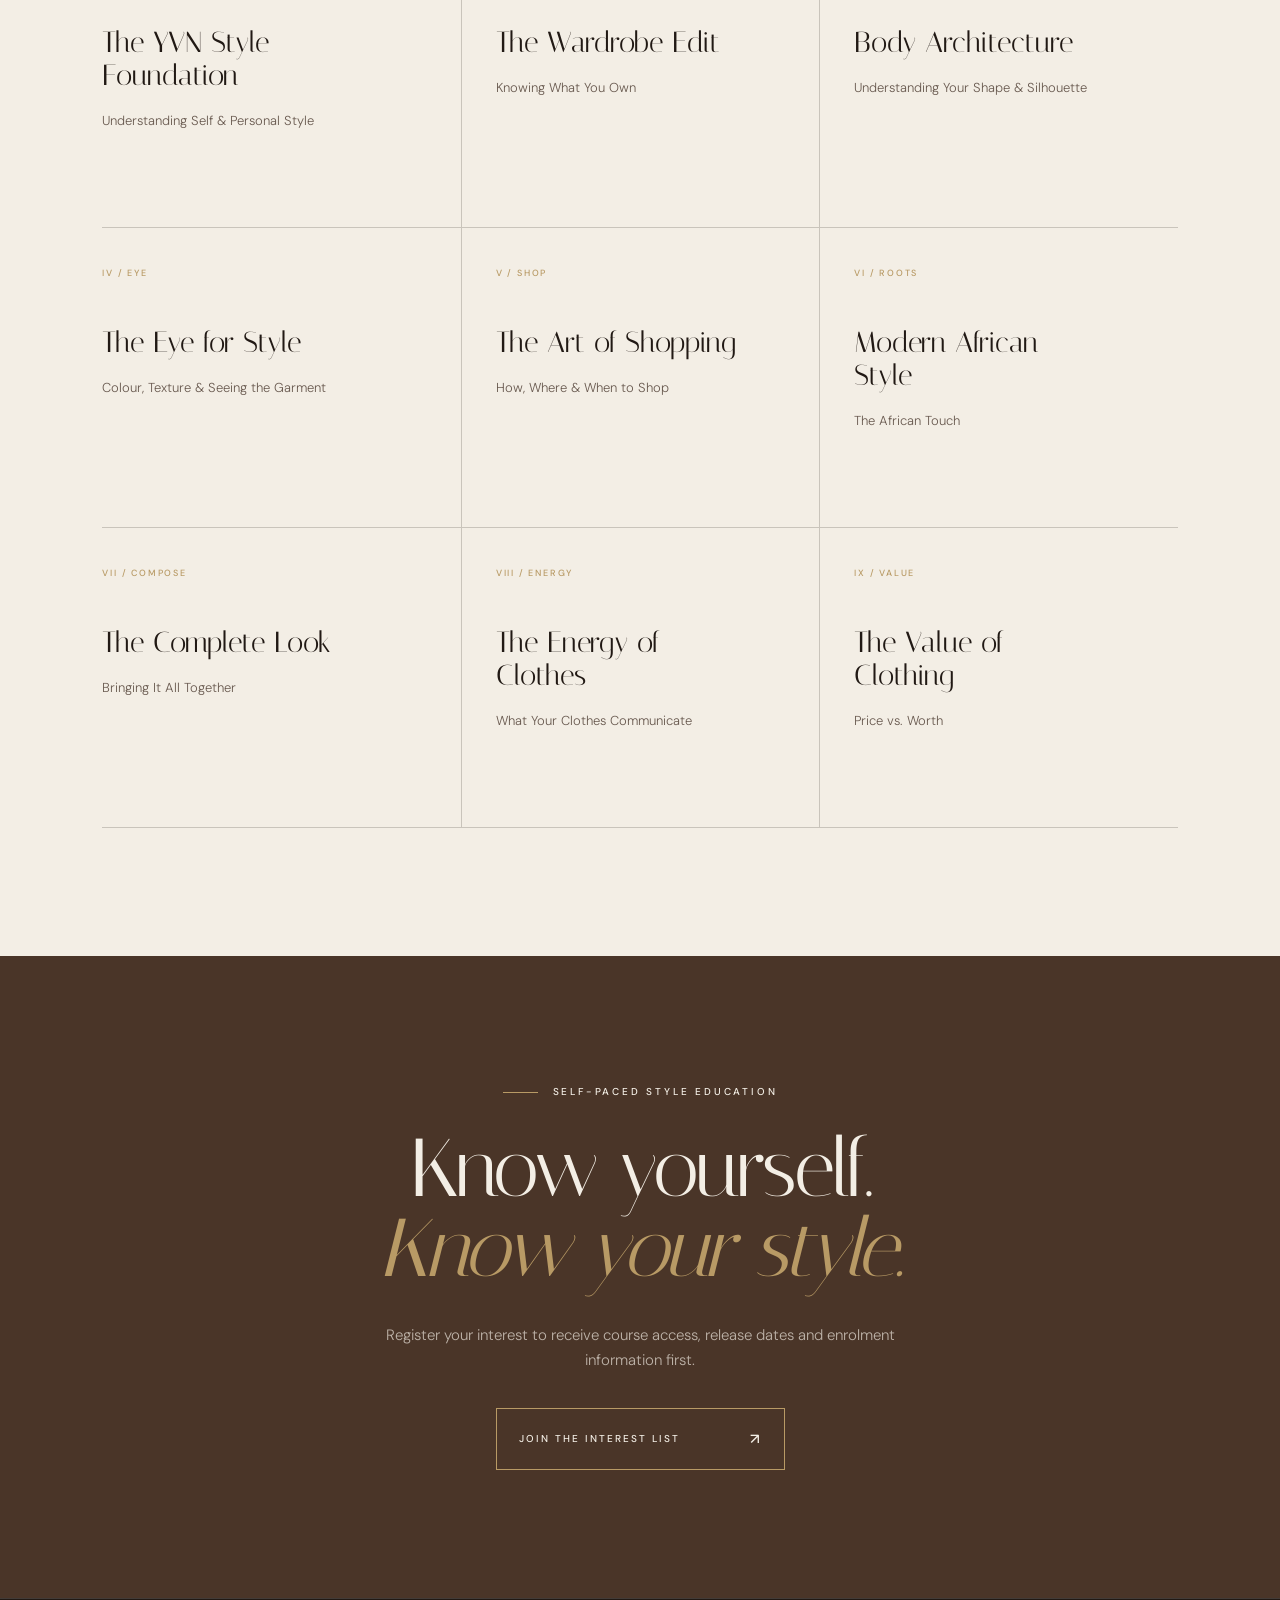
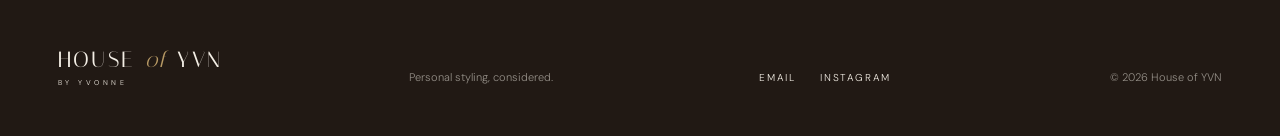
==== commit f64df33c: "Reframe courses around personal style independence" ====
--- a/courses/index.html
+++ b/courses/index.html
@@ -3,9 +3,9 @@
   <head>
     <meta charset="UTF-8" />
     <meta name="viewport" content="width=device-width, initial-scale=1.0" />
-    <meta name="description" content="The YVN Style School — The YVN Style School by House of YVN." />
+    <meta name="description" content="Learn how to understand your wardrobe and style yourself independently with House of YVN self-paced courses." />
     <meta name="theme-color" content="#211914" />
-    <title>The YVN Style School | The YVN Style School</title>
+    <title>Self-Paced Style Courses | House of YVN</title>
     <link rel="icon" href="../assets/favicon.svg" type="image/svg+xml" />
     <link rel="preconnect" href="https://fonts.googleapis.com" />
     <link rel="preconnect" href="https://fonts.gstatic.com" crossorigin />
@@ -20,28 +20,31 @@
       <button class="menu-toggle" type="button" aria-expanded="false" aria-controls="site-nav"><span></span><span></span><span class="sr-only">Open menu</span></button>
       <nav id="site-nav" class="site-nav" aria-label="Main navigation">
         <a href="../index.html#the-house">The House</a>
-        <a href="../index.html#services">Services</a>
+        <a href="../index.html#services">Styling Services</a>
         <a href="../index.html#method">The Method</a>
-        <a href="index.html">Style School</a>
-        <a class="nav-enquire" href="mailto:styledbyyvn@gmail.com?subject=YVN%20Style%20School%20enquiry">Enquire</a>
+        <a href="index.html">Style Courses</a>
+        <a class="nav-enquire" href="mailto:styledbyyvn@gmail.com?subject=House%20of%20YVN%20enquiry">Enquire</a>
       </nav>
     </header>
     <main id="main" class="course-main">
       <section class="school-page-hero section-pad">
         <div class="reveal">
-          <p class="eyebrow">House of YVN · Style Education</p>
-          <h1 class="display">The YVN<br /><em>Style School.</em></h1>
+          <p class="eyebrow">House of YVN · Self-paced education</p>
+          <h1 class="display">Learn your style.<br /><em>Dress independently.</em></h1>
         </div>
       </section>
       <section class="school-page-intro section-pad">
         <div class="reveal">
-          <p class="eyebrow">The programme</p>
-          <h2 class="display">Turn instinct into<br /><em>a considered practice.</em></h2>
+          <p class="eyebrow">The YVN Style Method</p>
+          <h2 class="display">Knowledge for<br /><em>your wardrobe.</em></h2>
         </div>
-        <p class="lead reveal">The YVN Style Method is a nine-part education for emerging stylists and creative minds ready to understand the person, train the eye and build complete looks with intention.</p>
+        <div class="reveal">
+          <p class="lead">Personal style is a life skill. These courses give you the understanding to make confident choices for yourself—without depending on a stylist every time you get dressed.</p>
+          <p>Learn at your own pace, find your personal blueprint and build a wardrobe that reflects your body, life, roots and values.</p>
+        </div>
       </section>
       <section class="section-pad">
-        <div class="curriculum-heading reveal"><p class="eyebrow">The curriculum</p><p>Choose a study to explore.</p></div>
+        <div class="curriculum-heading reveal"><p class="eyebrow">The courses</p><p>Nine focused studies. Choose where to begin.</p></div>
         <div class="curriculum-grid">
           <a class="course-card reveal" href="style-foundation.html">
             <span>I / Self</span>
@@ -56,7 +59,7 @@
           <a class="course-card reveal" href="body-architecture.html">
             <span>III / Form</span>
             <h3>Body Architecture</h3>
-            <p>Understanding Shape & Silhouette</p>
+            <p>Understanding Your Shape & Silhouette</p>
           </a>
           <a class="course-card reveal" href="eye-for-style.html">
             <span>IV / Eye</span>
@@ -81,7 +84,7 @@
           <a class="course-card reveal" href="energy-of-clothes.html">
             <span>VIII / Energy</span>
             <h3>The Energy of Clothes</h3>
-            <p>What Clothing Communicates</p>
+            <p>What Your Clothes Communicate</p>
           </a>
           <a class="course-card reveal" href="value-of-clothing.html">
             <span>IX / Value</span>
@@ -91,10 +94,10 @@
         </div>
       </section>
       <section class="school-page-cta section-pad">
-        <p class="eyebrow">Private enrolment</p>
-        <h2 class="display">Study the craft.<br /><em>Become a stylist.</em></h2>
-        <p>Register your interest to receive programme details, dates and enrolment information first.</p>
-        <a class="button" href="mailto:styledbyyvn@gmail.com?subject=YVN%20Style%20School%20enquiry">Join the interest list <span>↗</span></a>
+        <p class="eyebrow">Self-paced style education</p>
+        <h2 class="display">Know yourself.<br /><em>Know your style.</em></h2>
+        <p>Register your interest to receive course access, release dates and enrolment information first.</p>
+        <a class="button" href="mailto:styledbyyvn@gmail.com?subject=YVN%20self-paced%20course%20enquiry">Join the interest list <span>↗</span></a>
       </section>
     </main>
     <footer class="site-footer">
--- a/styles.css
+++ b/styles.css
@@ -61,6 +61,23 @@
 .lead { font-family: var(--serif); font-size: clamp(20px, 2vw, 28px); line-height: 1.45; }
 .manifesto-copy p:not(.lead) { color: #68594f; max-width: 500px; }
 .manifesto-copy .text-link { margin-top: 26px; }
+
+
+.pathways { background: var(--paper); }
+.pathways-heading { display: grid; grid-template-columns: .4fr 1.6fr; gap: 55px; align-items: start; margin-bottom: 70px; }
+.pathways-heading .eyebrow { padding-top: 10px; }
+.pathways-grid { display: grid; grid-template-columns: 1fr 1fr; gap: clamp(18px, 3vw, 45px); }
+.pathway-card { position: relative; min-height: 690px; display: flex; align-items: flex-end; overflow: hidden; color: var(--ivory); }
+.pathway-card img { position: absolute; inset: 0; height: 100%; object-fit: cover; transition: transform .8s cubic-bezier(.2,.8,.2,1); }
+.pathway-card:first-child img { object-position: top center; }
+.pathway-card:last-child img { object-position: center; }
+.pathway-card:hover img { transform: scale(1.025); }
+.pathway-overlay { position: absolute; inset: 0; background: linear-gradient(0deg, rgba(27,18,13,.9) 0%, rgba(27,18,13,.12) 72%); }
+.pathway-content { position: relative; z-index: 1; width: 100%; padding: clamp(30px, 5vw, 65px); }
+.pathway-content span { display: block; margin-bottom: 22px; color: var(--gold); font-size: 9px; font-weight: 500; letter-spacing: .2em; text-transform: uppercase; }
+.pathway-content h3 { margin: 0; font-family: var(--serif); font-size: clamp(45px, 5vw, 76px); font-weight: 400; line-height: .9; }
+.pathway-content p { max-width: 420px; margin: 27px 0; color: rgba(243,238,229,.74); }
+.pathway-content strong { font-size: 10px; font-weight: 500; letter-spacing: .17em; text-transform: uppercase; border-bottom: 1px solid; }
 
 .services { background: var(--espresso); color: var(--ivory); }
 .services-heading { display: grid; grid-template-columns: 1.5fr .5fr; gap: 60px; align-items: end; margin-bottom: 90px; }
@@ -216,9 +233,11 @@
   .hero-copy { left: 25px; right: 20px; top: 48%; }
   .hero-note { right: 25px; bottom: 25px; }
   .scroll-cue { display: none; }
-  .manifesto-grid, .services-heading, .method, .founder, .school-intro { grid-template-columns: 1fr; }
+  .manifesto-grid, .services-heading, .method, .founder, .school-intro, .pathways-heading { grid-template-columns: 1fr; }
   .manifesto-grid { gap: 50px; }
   .services-heading { gap: 30px; }
+  .pathways-grid { grid-template-columns: 1fr; }
+  .pathway-card { min-height: 620px; }
   .service { grid-template-columns: 45px 1fr; }
   .service p, .service a { grid-column: 2; }
   .service a { justify-self: start; }
@@ -239,6 +258,7 @@
 @media (max-width: 600px) {
   body { font-size: 14px; }
   .hero { min-height: 760px; }
+  .pathway-card { min-height: 560px; }
   .hero-image { object-position: 68% center; }
   .hero-wash { background: linear-gradient(90deg, rgba(25,17,12,.74), rgba(25,17,12,.05)), linear-gradient(0deg, rgba(20,13,9,.65), transparent 65%); }
   .hero h1 { font-size: clamp(56px, 15vw, 68px); }
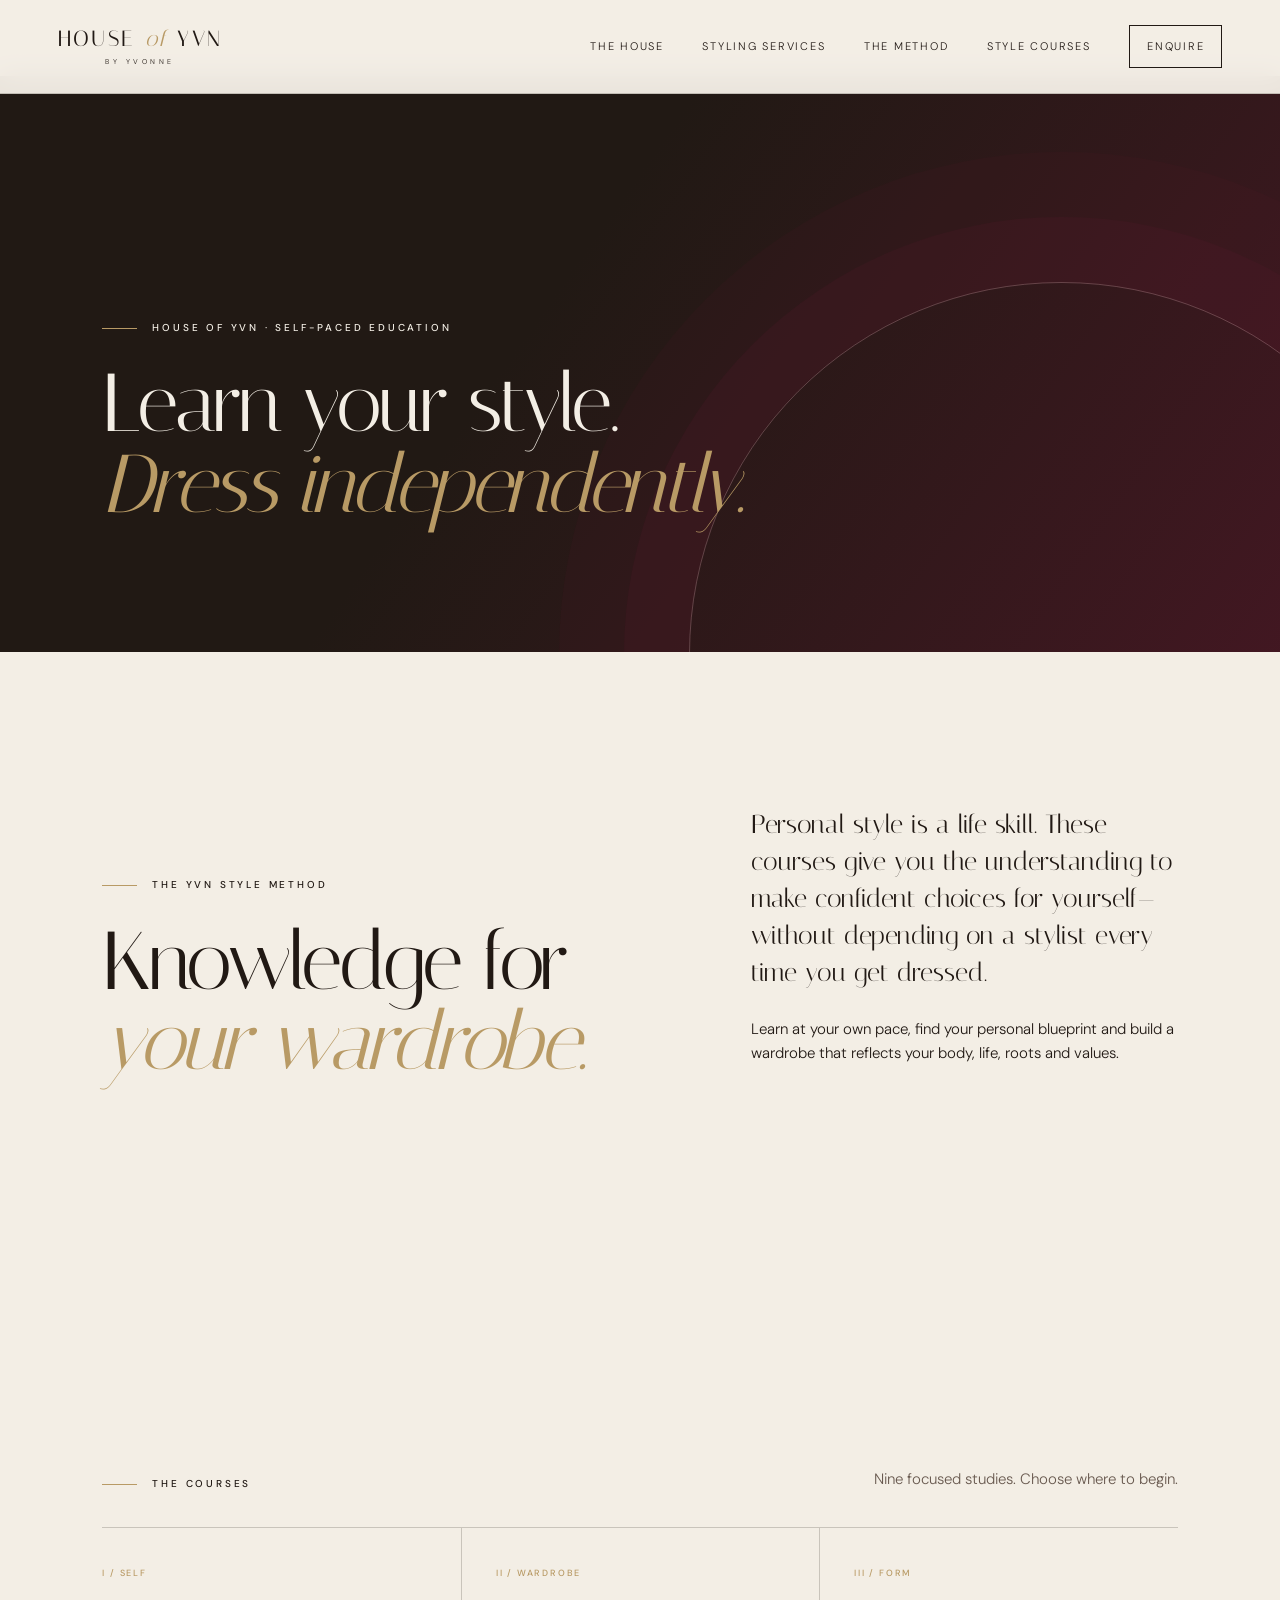
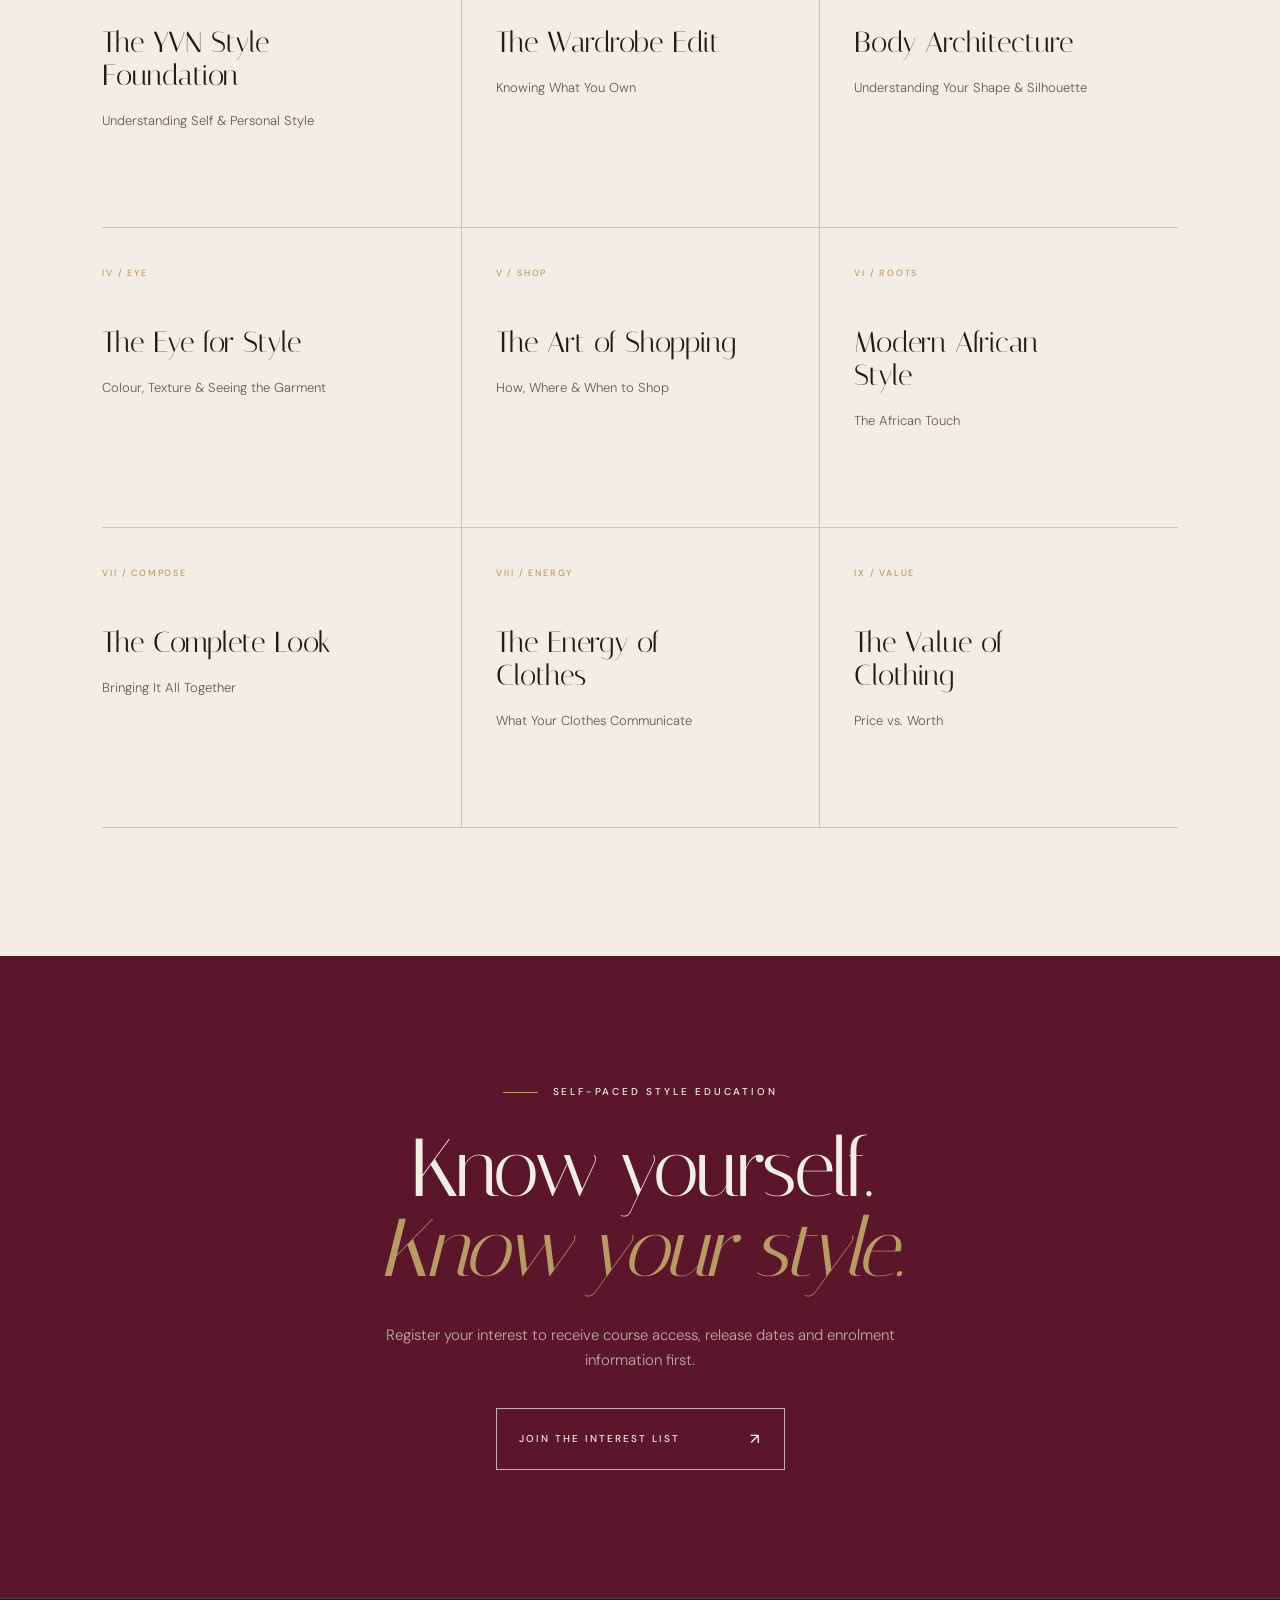
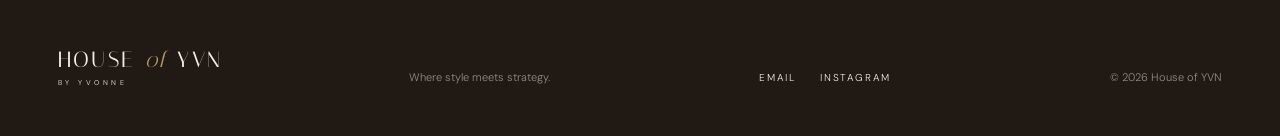
==== commit 40a242b5: "Refine strategy positioning and add client portfolio" ====
--- a/courses/index.html
+++ b/courses/index.html
@@ -102,9 +102,9 @@
     </main>
     <footer class="site-footer">
       <div class="footer-brand"><span>HOUSE <i>of</i> YVN</span><small>BY YVONNE</small></div>
-      <p>Personal styling, considered.</p>
+      <p>Where style meets strategy.</p>
       <div class="footer-links"><a href="mailto:styledbyyvn@gmail.com">Email</a><a href="https://www.instagram.com/houseofyvn/" target="_blank" rel="noreferrer">Instagram</a></div>
       <p class="copyright">© <span data-year></span> House of YVN</p>
     </footer>
   </body>
-</html>+</html>
--- a/styles.css
+++ b/styles.css
@@ -4,6 +4,8 @@
   --espresso: #211914;
   --cocoa: #4a3528;
   --gold: #b89a65;
+  --burgundy: #5b162c;
+  --burgundy-soft: #a85a68;
   --line: rgba(33, 25, 20, 0.2);
   --sans: "DM Sans", sans-serif;
   --serif: "Italiana", serif;
@@ -16,7 +18,8 @@
 img { display: block; width: 100%; }
 a { color: inherit; text-decoration: none; }
 button { font: inherit; }
-::selection { background: var(--gold); color: var(--espresso); }
+::selection { background: var(--burgundy); color: var(--ivory); }
+:focus-visible { outline: 2px solid var(--burgundy-soft); outline-offset: 4px; }
 
 .skip-link { position: fixed; top: -60px; left: 16px; z-index: 200; background: var(--ivory); padding: 12px 18px; transition: top .2s; }
 .skip-link:focus { top: 16px; }
@@ -32,12 +35,13 @@
 .site-nav a { position: relative; }
 .site-nav a:not(.nav-enquire)::after { content: ""; position: absolute; left: 0; bottom: -7px; width: 100%; height: 1px; background: currentColor; transform: scaleX(0); transform-origin: right; transition: transform .35s; }
 .site-nav a:hover::after { transform: scaleX(1); transform-origin: left; }
-.nav-enquire { padding: 11px 17px; border: 1px solid currentColor; }
+.nav-enquire { padding: 11px 17px; border: 1px solid currentColor; transition: background .3s, border-color .3s, color .3s; }
+.nav-enquire:hover { background: var(--burgundy); border-color: var(--burgundy); color: var(--ivory); }
 .menu-toggle { display: none; background: transparent; border: 0; color: inherit; padding: 12px 0 12px 12px; }
 .menu-toggle span:not(.sr-only) { display: block; width: 25px; height: 1px; background: currentColor; margin: 6px 0; transition: transform .3s; }
 
 .hero { position: relative; min-height: 100svh; background: var(--espresso); color: var(--ivory); overflow: hidden; }
-.hero-image { position: absolute; inset: 0; height: 100%; object-fit: cover; object-position: center right; animation: hero-in 1.3s cubic-bezier(.2,.8,.2,1) both; }
+.hero-image { position: absolute; inset: 0 0 0 auto; width: 62%; height: 100%; object-fit: contain; object-position: right center; background: var(--espresso); animation: hero-in 1.3s cubic-bezier(.2,.8,.2,1) both; }
 .hero-wash { position: absolute; inset: 0; background: linear-gradient(90deg, rgba(25,17,12,.82) 0%, rgba(25,17,12,.38) 43%, rgba(25,17,12,.02) 70%), linear-gradient(0deg, rgba(20,13,9,.35), transparent 38%); }
 .hero-copy { position: absolute; z-index: 2; left: clamp(25px, 8vw, 130px); top: 50%; transform: translateY(-46%); max-width: 720px; }
 .eyebrow { margin: 0 0 27px; font-size: 10px; font-weight: 500; letter-spacing: .28em; text-transform: uppercase; }
@@ -62,34 +66,54 @@
 .manifesto-copy p:not(.lead) { color: #68594f; max-width: 500px; }
 .manifesto-copy .text-link { margin-top: 26px; }
 
+.audience { position: relative; overflow: hidden; background: var(--espresso); color: var(--ivory); }
+.audience::before { content: "YVN"; position: absolute; top: -3vw; right: -2vw; color: rgba(184,154,101,.06); font-family: var(--serif); font-size: clamp(180px, 31vw, 470px); line-height: 1; pointer-events: none; }
+.audience-intro { position: relative; z-index: 1; display: grid; grid-template-columns: 1fr 1fr; gap: clamp(55px, 10vw, 160px); align-items: end; margin-bottom: clamp(75px, 10vw, 145px); }
+.audience-statement { max-width: 610px; }
+.audience-statement .lead { margin-top: 0; color: var(--ivory); }
+.audience-list { display: flex; flex-wrap: wrap; gap: 9px; margin-top: 32px; }
+.audience-list span { padding: 8px 12px; border: 1px solid rgba(243,238,229,.24); color: rgba(243,238,229,.72); font-size: 9px; letter-spacing: .13em; text-transform: uppercase; }
+.divisions { position: relative; z-index: 1; border-top: 1px solid rgba(243,238,229,.2); }
+.division { display: grid; grid-template-columns: 70px minmax(230px, .75fr) minmax(300px, 1.25fr); gap: clamp(25px, 5vw, 80px); padding: clamp(45px, 6vw, 82px) 0; border-bottom: 1px solid rgba(243,238,229,.2); }
+.division-number { color: var(--gold); font-family: var(--serif); font-size: 14px; }
+.division-heading > p { margin: 0 0 15px; color: var(--burgundy-soft); font-size: 9px; font-weight: 500; letter-spacing: .2em; text-transform: uppercase; }
+.division-heading h3 { margin: 0; font-family: var(--serif); font-size: clamp(40px, 4.5vw, 72px); font-weight: 400; line-height: .92; }
+.division-heading h3 em { color: var(--gold); font-weight: 400; }
+.division-copy { max-width: 660px; }
+.division-copy p { margin: 0; color: rgba(243,238,229,.68); }
+.division-copy p + p { margin-top: 18px; }
+.audience-purpose { position: relative; z-index: 1; display: grid; grid-template-columns: .55fr 1.45fr; gap: clamp(45px, 8vw, 125px); align-items: start; padding-top: clamp(70px, 9vw, 125px); }
+.audience-purpose > p:last-child { max-width: 910px; margin: 0; font-family: var(--serif); font-size: clamp(34px, 4.2vw, 65px); line-height: 1.08; }
+.audience-purpose > p:last-child em { color: var(--gold); font-weight: 400; }
+
 
 .pathways { background: var(--paper); }
 .pathways-heading { display: grid; grid-template-columns: .4fr 1.6fr; gap: 55px; align-items: start; margin-bottom: 70px; }
 .pathways-heading .eyebrow { padding-top: 10px; }
-.pathways-grid { display: grid; grid-template-columns: 1fr 1fr; gap: clamp(18px, 3vw, 45px); }
-.pathway-card { position: relative; min-height: 690px; display: flex; align-items: flex-end; overflow: hidden; color: var(--ivory); }
+.pathways-statement { display: grid; gap: 8px; }
+.pathways-statement span, .pathways-statement em, .pathways-statement strong { display: block; font: inherit; line-height: .94; }
+.pathways-statement em { color: var(--gold); }
+.pathways-statement strong { color: var(--burgundy); font-size: .68em; }
+.pathways-grid { display: grid; grid-template-columns: repeat(3, minmax(0, 1fr)); gap: clamp(14px, 2vw, 28px); }
+.pathway-card { position: relative; min-height: 650px; display: flex; align-items: flex-end; overflow: hidden; color: var(--ivory); }
 .pathway-card img { position: absolute; inset: 0; height: 100%; object-fit: cover; transition: transform .8s cubic-bezier(.2,.8,.2,1); }
-.pathway-card:first-child img { object-position: top center; }
-.pathway-card:last-child img { object-position: center; }
+.pathway-card:first-child img { object-position: center; }
+.pathway-card:nth-child(2) img { object-position: center; }
+.pathway-card:nth-child(2) .pathway-overlay { background: linear-gradient(0deg, rgba(52,8,24,.95) 0%, rgba(38,17,20,.12) 75%); }
+.pathway-card:nth-child(2) .pathway-content span { color: #e0a9b3; }
 .pathway-card:hover img { transform: scale(1.025); }
 .pathway-overlay { position: absolute; inset: 0; background: linear-gradient(0deg, rgba(27,18,13,.9) 0%, rgba(27,18,13,.12) 72%); }
 .pathway-content { position: relative; z-index: 1; width: 100%; padding: clamp(30px, 5vw, 65px); }
 .pathway-content span { display: block; margin-bottom: 22px; color: var(--gold); font-size: 9px; font-weight: 500; letter-spacing: .2em; text-transform: uppercase; }
 .pathway-content h3 { margin: 0; font-family: var(--serif); font-size: clamp(45px, 5vw, 76px); font-weight: 400; line-height: .9; }
 .pathway-content p { max-width: 420px; margin: 27px 0; color: rgba(243,238,229,.74); }
-.pathway-content strong { font-size: 10px; font-weight: 500; letter-spacing: .17em; text-transform: uppercase; border-bottom: 1px solid; }
-
-.services { background: var(--espresso); color: var(--ivory); }
-.services-heading { display: grid; grid-template-columns: 1.5fr .5fr; gap: 60px; align-items: end; margin-bottom: 90px; }
-.services-heading > p { max-width: 330px; color: rgba(243,238,229,.68); }
-.service-list { border-top: 1px solid rgba(255,255,255,.22); }
-.service { display: grid; grid-template-columns: 70px 1.1fr 1fr 90px; gap: 38px; align-items: start; padding: 42px 0; border-bottom: 1px solid rgba(255,255,255,.22); transition: padding .35s, background .35s; }
-.service:hover { padding-left: 18px; padding-right: 18px; background: rgba(255,255,255,.03); }
-.service-index { color: var(--gold); font-family: var(--serif); }
-.service h3 { margin: 0; font-family: var(--serif); font-size: clamp(27px, 3vw, 44px); font-weight: 400; line-height: 1.1; }
-.service p { margin: 0; color: rgba(243,238,229,.67); }
-.service a { justify-self: end; font-size: 10px; letter-spacing: .18em; text-transform: uppercase; border-bottom: 1px solid; }
-.service a span { color: var(--gold); }
+.pathway-content strong { display: inline-block; font-size: 10px; font-weight: 500; letter-spacing: .17em; text-transform: uppercase; border-bottom: 1px solid; transition: color .3s, transform .3s; }
+.pathway-card:hover .pathway-content strong { color: var(--burgundy-soft); transform: translateX(5px); }
+.pathway-card:nth-child(2):hover .pathway-content strong { color: var(--ivory); }
+.pathway-card--audit img { object-position: center; }
+.pathway-card--audit .pathway-overlay { background: linear-gradient(0deg, rgba(25,10,16,.9) 0%, rgba(33,25,20,.08) 76%); }
+.pathway-card--audit .pathway-content span { color: #e0a9b3; }
+.pathway-card--audit:hover .pathway-content strong { color: var(--gold); }
 
 .method { display: grid; grid-template-columns: 1fr 1fr; min-height: 900px; background: var(--paper); }
 .method-image-wrap { position: relative; min-height: 720px; overflow: hidden; }
@@ -104,7 +128,7 @@
 .method-copy h3 { margin: -7px 0 5px; font-family: var(--serif); font-size: 25px; font-weight: 400; }
 .method-copy li p { margin: 0; color: #68594f; }
 
-.philosophy { min-height: 78vh; display: flex; flex-direction: column; align-items: center; justify-content: center; text-align: center; background: #4a3528; color: var(--ivory); }
+.philosophy { min-height: 78vh; display: flex; flex-direction: column; align-items: center; justify-content: center; text-align: center; background: #080707; color: var(--ivory); }
 .philosophy blockquote { margin: 10px 0 40px; font-family: var(--serif); font-size: clamp(58px, 8vw, 125px); font-weight: 400; line-height: .9; letter-spacing: -.035em; }
 .philosophy > p:last-child { max-width: 510px; color: rgba(243,238,229,.65); }
 
@@ -114,9 +138,18 @@
 .founder-copy > p:not(.eyebrow):not(.lead) { color: #68594f; }
 .founder-copy .text-link { margin-top: 25px; }
 .founder-image-wrap { position: relative; padding-right: 50px; }
-.founder-image-wrap img { aspect-ratio: 4 / 5.2; object-fit: cover; object-position: top; }
+.founder-image-wrap img { aspect-ratio: 4 / 5.2; object-fit: cover; object-position: center; }
 .vertical-note { position: absolute; right: 0; top: 0; writing-mode: vertical-rl; font-size: 9px; letter-spacing: .24em; text-transform: uppercase; }
 .image-caption { margin: 18px 0 0; font-family: var(--serif); font-size: 15px; line-height: 1.45; }
+
+.portfolio { display: grid; grid-template-columns: minmax(0, .95fr) minmax(320px, 1.05fr); gap: clamp(55px, 9vw, 145px); align-items: center; background: var(--paper); }
+.portfolio-image { position: relative; }
+.portfolio-image img { aspect-ratio: 4 / 5; height: 100%; object-fit: cover; }
+.portfolio-image span { display: block; margin-top: 16px; font-size: 9px; letter-spacing: .2em; text-transform: uppercase; }
+.portfolio-copy { max-width: 620px; }
+.portfolio-copy .lead { margin-top: 42px; }
+.portfolio-copy > p:not(.eyebrow):not(.lead) { color: #68594f; }
+.portfolio-copy .text-link { margin-top: 28px; }
 
 
 .school { position: relative; overflow: hidden; background: var(--ivory); }
@@ -146,13 +179,6 @@
 .school-cta p { margin: 0; color: rgba(243,238,229,.68); font-size: 10px; letter-spacing: .16em; text-transform: uppercase; }
 
 
-.school-explore { display: grid; grid-template-columns: .6fr 1fr auto; gap: clamp(35px, 6vw, 90px); align-items: center; margin-top: 55px; padding: 48px 0 0; border-top: 1px solid var(--line); }
-.school-explore > div { display: flex; align-items: center; gap: 22px; }
-.school-explore > div span { color: var(--gold); font-family: var(--serif); font-size: 56px; line-height: 1; }
-.school-explore p { margin: 0; color: #68594f; }
-.school-explore > div p { color: var(--espresso); font-family: var(--serif); font-size: 18px; line-height: 1.35; }
-.school-explore .button { background: var(--espresso); white-space: nowrap; }
-
 .inner-header { background: rgba(243,238,229,.96); color: var(--espresso); border-color: var(--line); backdrop-filter: blur(12px); }
 .course-main { padding-top: 76px; }
 .course-hero { position: relative; min-height: 72vh; display: flex; align-items: flex-end; overflow: hidden; background: var(--paper); }
@@ -177,29 +203,19 @@
 .course-nav a + a { border-left: 1px solid rgba(255,255,255,.16); text-align: right; align-items: flex-end; }
 .course-nav small { color: var(--gold); font-size: 9px; letter-spacing: .2em; text-transform: uppercase; }
 .course-nav strong { font-family: var(--serif); font-size: clamp(27px, 3.3vw, 49px); font-weight: 400; line-height: 1.05; }
-.school-page-hero { min-height: 64vh; display: flex; align-items: flex-end; background: var(--espresso); color: var(--ivory); }
+.school-page-hero { position: relative; min-height: 64vh; display: flex; align-items: flex-end; overflow: hidden; background: linear-gradient(125deg, var(--espresso) 42%, var(--burgundy) 145%); color: var(--ivory); }
+.school-page-hero::after { content: ""; position: absolute; right: -12%; bottom: -65%; width: 58%; aspect-ratio: 1; border: 1px solid rgba(224,169,179,.3); border-radius: 50%; box-shadow: 0 0 0 65px rgba(91,22,44,.18), 0 0 0 130px rgba(91,22,44,.10); }
+.school-page-hero > * { position: relative; z-index: 1; }
 .school-page-hero .display { max-width: 920px; }
 .school-page-intro { display: grid; grid-template-columns: 1.1fr .9fr; gap: clamp(55px, 10vw, 160px); align-items: end; }
 .school-page-intro > p { max-width: 500px; color: #68594f; }
-.course-card { color: inherit; transition: background .3s, padding .3s; }
-.course-card:hover { background: rgba(184,154,101,.08); }
-.school-page-cta { background: var(--cocoa); color: var(--ivory); text-align: center; }
+.course-card { position: relative; color: inherit; transition: background .3s, padding .3s, box-shadow .3s; }
+.course-card::after { content: "Explore ↗"; position: absolute; right: 28px; bottom: 25px; color: var(--burgundy); font-size: 8px; font-weight: 500; letter-spacing: .18em; text-transform: uppercase; opacity: 0; transform: translateY(5px); transition: opacity .3s, transform .3s; }
+.course-card:hover { background: rgba(91,22,44,.08); box-shadow: inset 0 3px 0 var(--burgundy); }
+.course-card:hover::after { opacity: 1; transform: none; }
+.school-page-cta { background: var(--burgundy); color: var(--ivory); text-align: center; }
 .school-page-cta .display { margin-bottom: 35px; }
 .school-page-cta > p:not(.eyebrow) { max-width: 580px; margin: 0 auto 35px; color: rgba(243,238,229,.68); }
-
-.instagram { background: var(--paper); }
-.instagram-heading { display: flex; justify-content: space-between; align-items: end; margin-bottom: 65px; }
-.instagram-handle { font-size: 11px; letter-spacing: .17em; text-transform: uppercase; padding-bottom: 7px; border-bottom: 1px solid; }
-.instagram-handle span { color: var(--gold); }
-.editorial-grid { display: grid; grid-template-columns: .85fr 1.35fr .8fr; gap: clamp(15px, 2vw, 32px); align-items: end; }
-.editorial-card { position: relative; display: block; overflow: hidden; }
-.editorial-card img { height: 100%; object-fit: cover; filter: saturate(.75); transition: transform .7s cubic-bezier(.2,.8,.2,1), filter .5s; }
-.editorial-card:hover img { transform: scale(1.025); filter: saturate(1); }
-.editorial-card span { display: block; margin-top: 13px; font-size: 9px; letter-spacing: .2em; text-transform: uppercase; }
-.editorial-card--portrait img { aspect-ratio: 4/5; object-position: top; }
-.editorial-card--wide { align-self: start; }
-.editorial-card--wide img { aspect-ratio: 1.4/1; object-position: center; }
-.editorial-card--detail img { aspect-ratio: 4/5.5; }
 
 .contact { background: var(--espresso); color: var(--ivory); text-align: center; }
 .contact-inner { max-width: 900px; margin: 0 auto; }
@@ -207,6 +223,8 @@
 .contact p:not(.eyebrow) { max-width: 500px; margin: 40px auto; color: rgba(243,238,229,.65); }
 .button { display: inline-flex; align-items: center; gap: 70px; padding: 18px 22px; border: 1px solid var(--gold); color: var(--ivory); font-size: 10px; font-weight: 500; letter-spacing: .2em; text-transform: uppercase; transition: background .3s, color .3s; }
 .button:hover { background: var(--gold); color: var(--espresso); }
+.school-page-cta .button { border-color: rgba(255,255,255,.65); }
+.school-page-cta .button:hover { background: var(--ivory); border-color: var(--ivory); color: var(--burgundy); }
 .button span { font-size: 15px; }
 
 .site-footer { display: grid; grid-template-columns: 1fr 1fr 1fr auto; align-items: end; gap: 30px; padding: 50px clamp(25px, 4.5vw, 76px); background: var(--espresso); color: var(--ivory); border-top: 1px solid rgba(255,255,255,.15); }
@@ -228,19 +246,17 @@
   .menu-open .menu-toggle span:nth-child(2) { transform: translateY(-3.5px) rotate(-45deg); }
   .nav-enquire { margin-top: 10px; font-family: var(--sans); font-size: 10px; letter-spacing: .18em; text-transform: uppercase; }
   .menu-open .site-header { color: var(--ivory); background: transparent; border-color: transparent; }
-  .hero-image { object-position: 64% center; }
+  .hero-image { width: 100%; object-fit: cover; object-position: 56% center; }
   .hero-wash { background: linear-gradient(90deg, rgba(25,17,12,.78), rgba(25,17,12,.18)), linear-gradient(0deg, rgba(20,13,9,.52), transparent 50%); }
   .hero-copy { left: 25px; right: 20px; top: 48%; }
   .hero-note { right: 25px; bottom: 25px; }
   .scroll-cue { display: none; }
-  .manifesto-grid, .services-heading, .method, .founder, .school-intro, .pathways-heading { grid-template-columns: 1fr; }
+  .manifesto-grid, .method, .founder, .portfolio, .school-intro, .pathways-heading, .audience-intro, .audience-purpose { grid-template-columns: 1fr; }
   .manifesto-grid { gap: 50px; }
-  .services-heading { gap: 30px; }
   .pathways-grid { grid-template-columns: 1fr; }
+  .division { grid-template-columns: 45px 1fr; }
+  .division-copy { grid-column: 2; }
   .pathway-card { min-height: 620px; }
-  .service { grid-template-columns: 45px 1fr; }
-  .service p, .service a { grid-column: 2; }
-  .service a { justify-self: start; }
   .method-image-wrap { min-height: 620px; }
   .method-stamp { right: 20px; top: auto; bottom: -55px; }
   .method-copy { padding-left: 30px; padding-right: 30px; }
@@ -249,7 +265,6 @@
   .curriculum-grid { grid-template-columns: repeat(2, 1fr); }
   .course-card:not(:nth-child(3n+1)) { padding-left: 0; border-left: 0; }
   .course-card:nth-child(even) { padding-left: 28px; border-left: 1px solid var(--line); }
-  .school-explore { grid-template-columns: 1fr; }
   .course-content, .school-page-intro { grid-template-columns: 1fr; }
   .course-aside { position: static; }
   .site-footer { grid-template-columns: 1fr 1fr; }
@@ -259,21 +274,20 @@
   body { font-size: 14px; }
   .hero { min-height: 760px; }
   .pathway-card { min-height: 560px; }
-  .hero-image { object-position: 68% center; }
+  .hero-image { object-position: 56% center; }
   .hero-wash { background: linear-gradient(90deg, rgba(25,17,12,.74), rgba(25,17,12,.05)), linear-gradient(0deg, rgba(20,13,9,.65), transparent 65%); }
   .hero h1 { font-size: clamp(56px, 15vw, 68px); }
   .hero-intro { max-width: 270px; }
   .hero-note { font-size: 13px; }
   .section-number { margin-bottom: 45px; }
-  .services-heading { margin-bottom: 60px; }
-  .service { gap: 18px; }
   .method-image-wrap { min-height: 530px; }
   .method-copy ol { margin-top: 50px; }
   .philosophy { min-height: 650px; }
   .founder { gap: 65px; }
+  .division { grid-template-columns: 1fr; gap: 20px; }
+  .division-copy { grid-column: auto; }
+  .audience-purpose { gap: 20px; }
   .founder-image-wrap { padding-right: 30px; }
-  .school-explore { align-items: flex-start; }
-  .school-explore .button { justify-self: start; }
   .course-hero { min-height: 690px; }
   .course-kicker { gap: 25px; }
   .course-subtitle { margin-left: 0; }
@@ -288,10 +302,6 @@
   .course-card, .course-card:nth-child(even), .course-card:not(:nth-child(3n+1)) { min-height: auto; padding: 34px 0; border-left: 0; }
   .course-card span { margin-bottom: 24px; }
   .school-cta { align-items: flex-start; flex-direction: column; padding: 35px 25px; }
-  .instagram-heading { align-items: flex-start; flex-direction: column; gap: 30px; }
-  .editorial-grid { grid-template-columns: 1fr 1fr; align-items: start; }
-  .editorial-card--wide { grid-column: 1 / -1; order: -1; }
-  .editorial-card--wide img { aspect-ratio: 1.3/1; }
   .contact h2 { font-size: clamp(58px, 18vw, 90px); }
   .site-footer { grid-template-columns: 1fr; text-align: left; }
   .copyright { margin-top: 25px !important; }
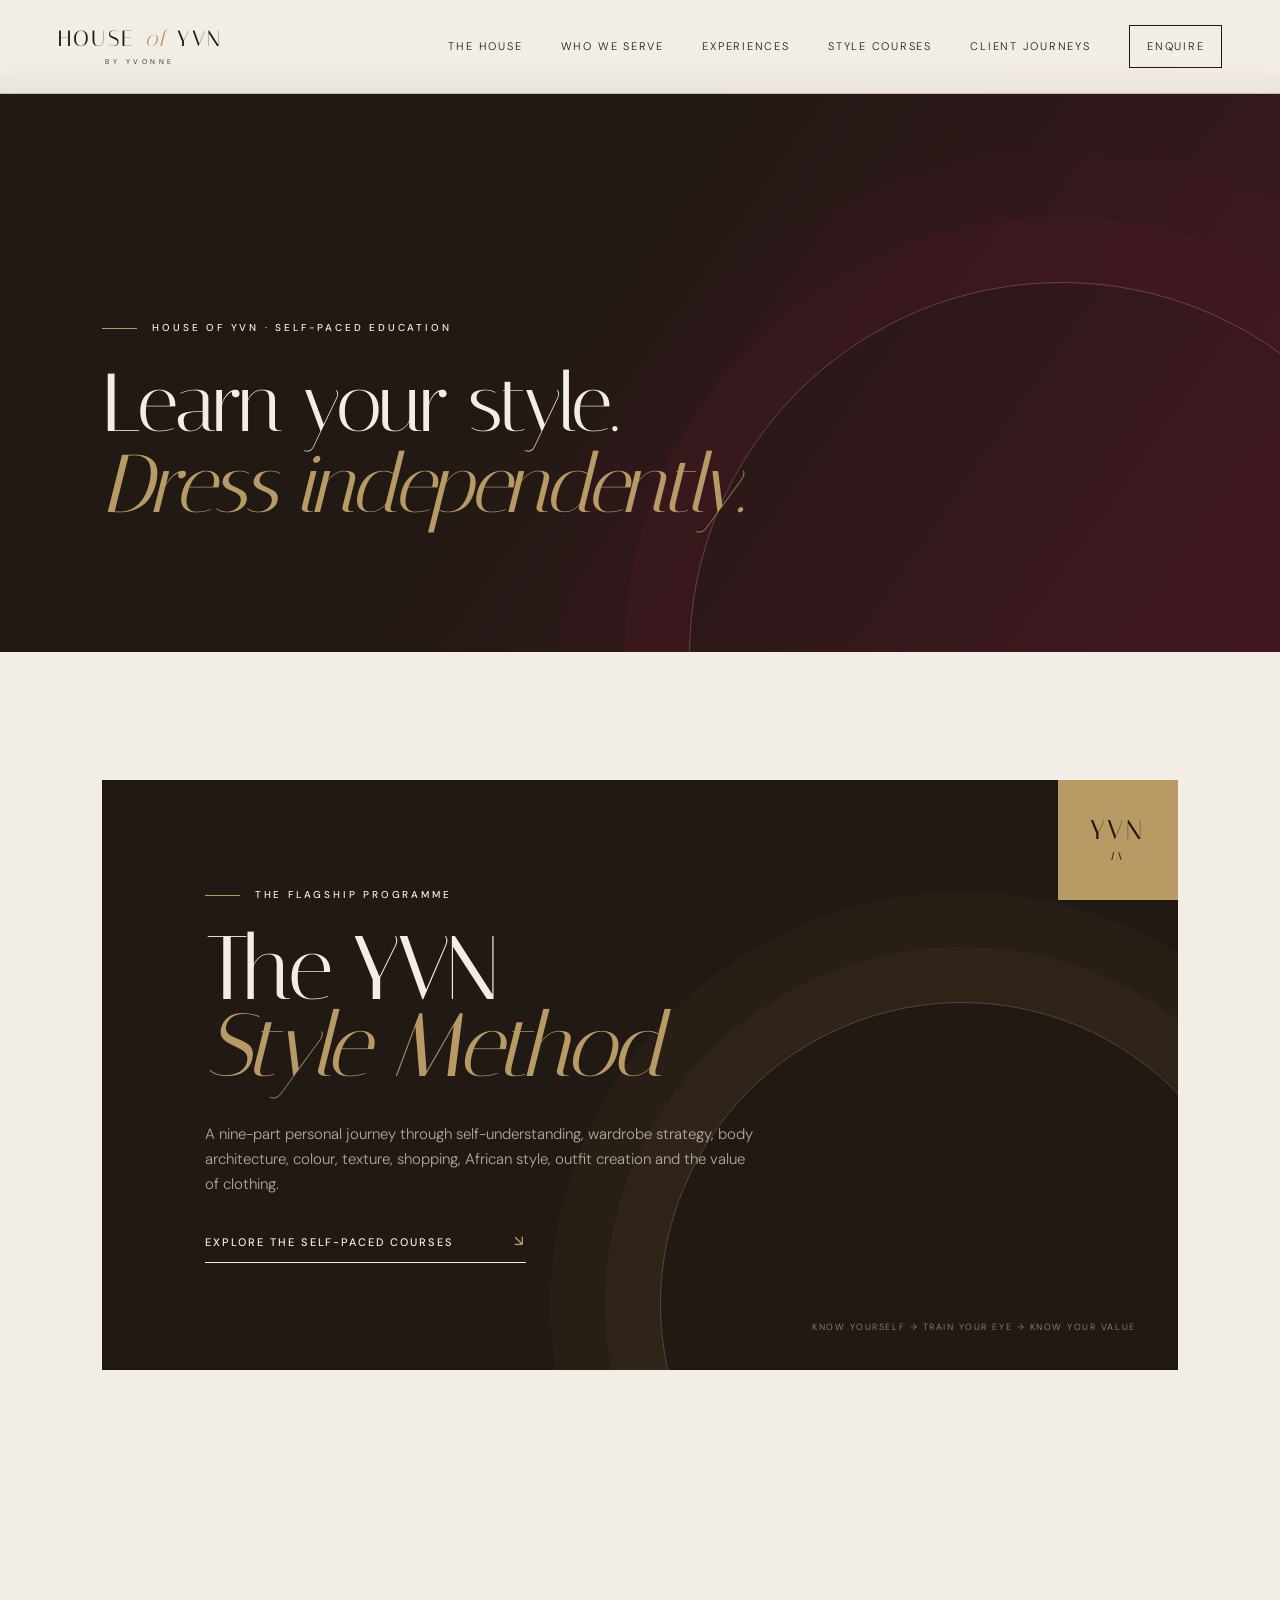
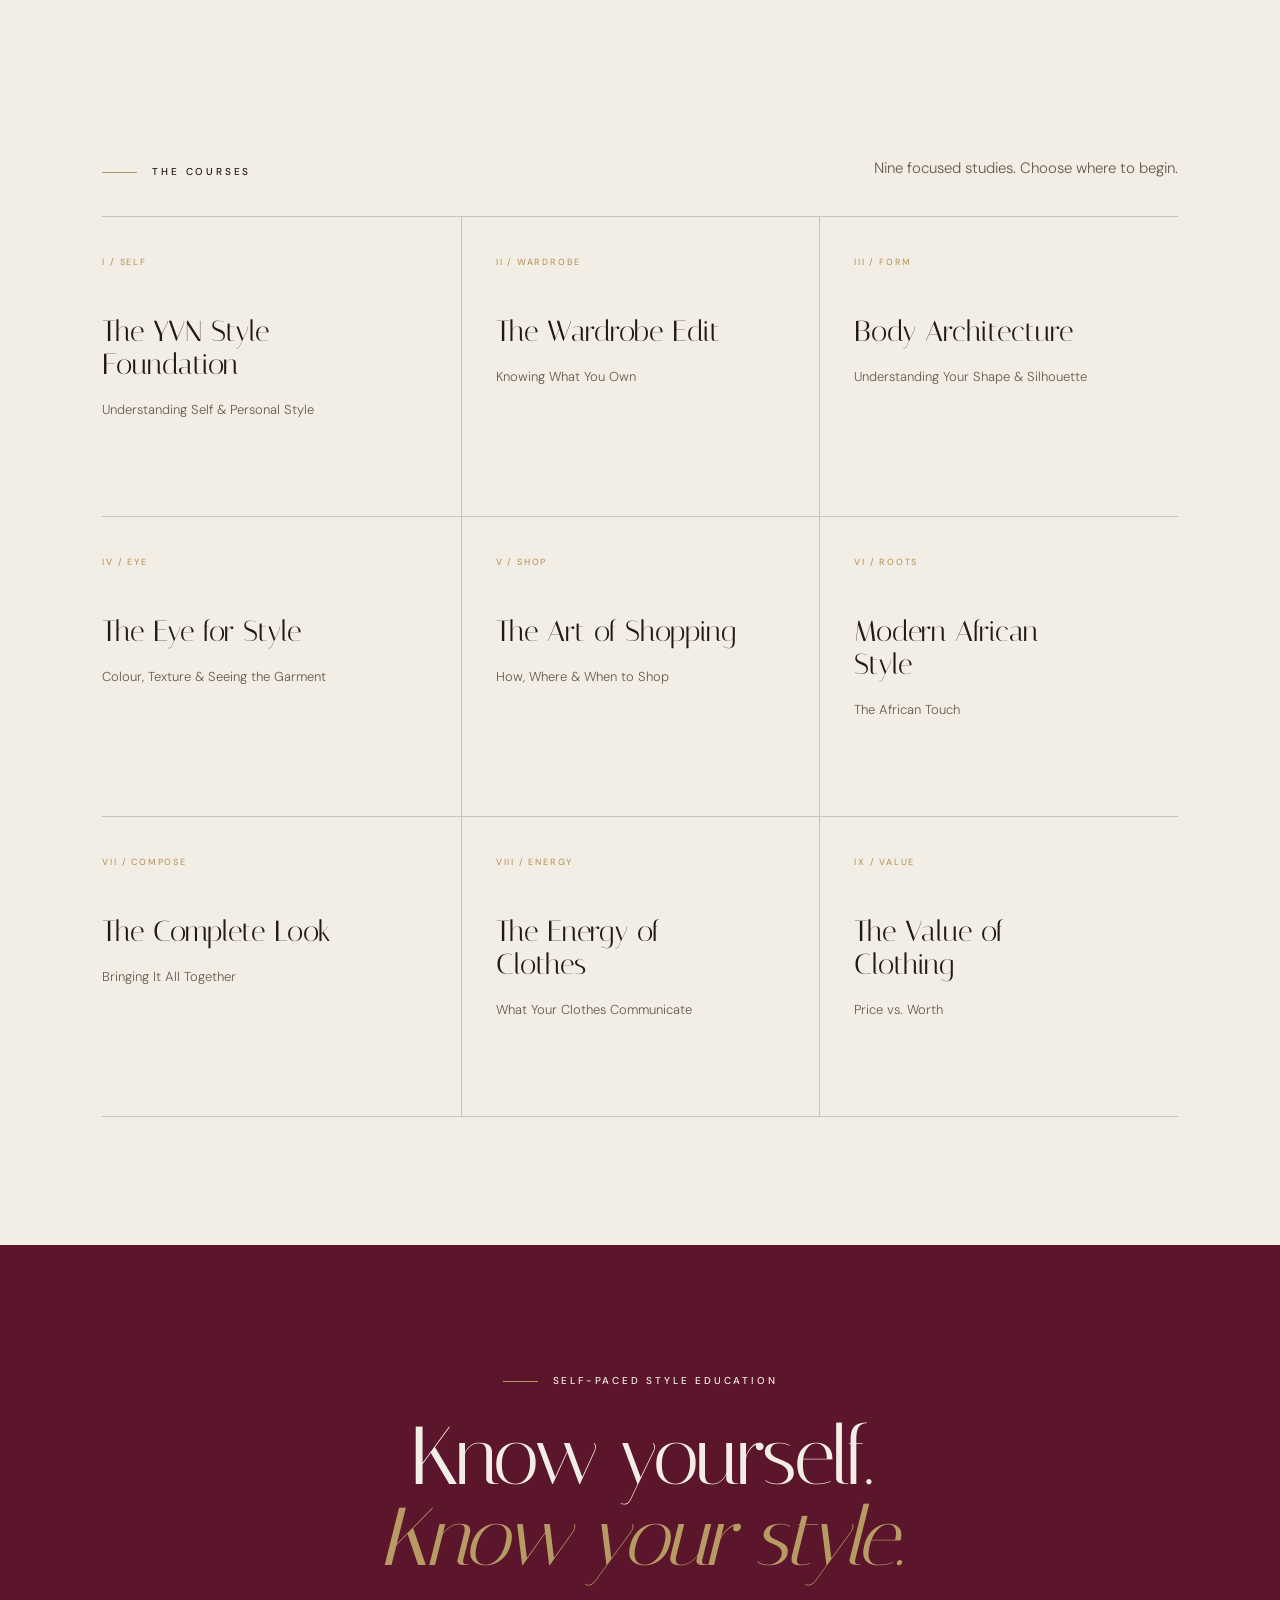
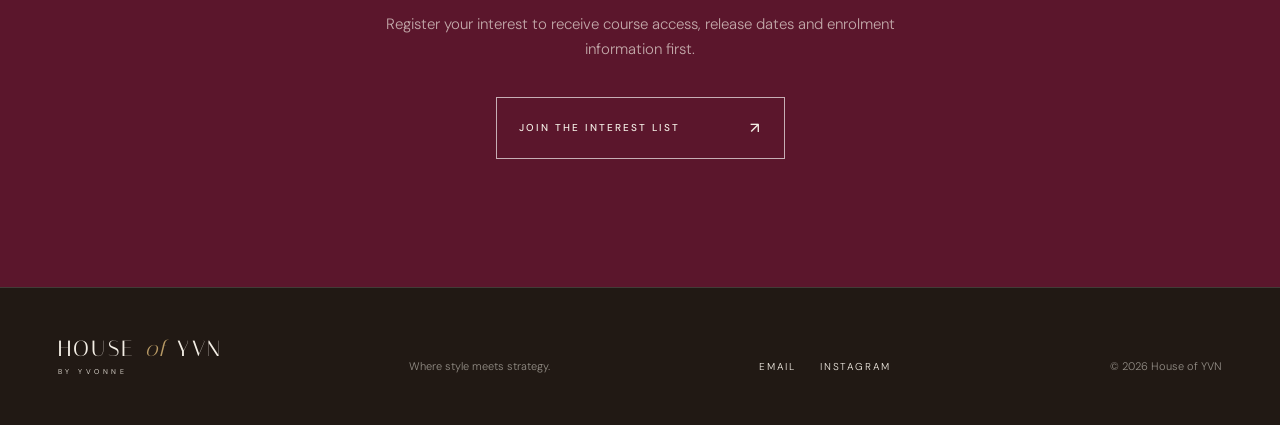
==== commit 5c0647de: "Move flagship programme to courses page" ====
--- a/courses/index.html
+++ b/courses/index.html
@@ -20,9 +20,10 @@
       <button class="menu-toggle" type="button" aria-expanded="false" aria-controls="site-nav"><span></span><span></span><span class="sr-only">Open menu</span></button>
       <nav id="site-nav" class="site-nav" aria-label="Main navigation">
         <a href="../index.html#the-house">The House</a>
-        <a href="../index.html#services">Styling Services</a>
-        <a href="../index.html#method">The Method</a>
+        <a href="../index.html#who-we-serve">Who We Serve</a>
+        <a href="../index.html#experiences">Experiences</a>
         <a href="index.html">Style Courses</a>
+        <a href="../index.html#client-journeys">Client Journeys</a>
         <a class="nav-enquire" href="mailto:styledbyyvn@gmail.com?subject=House%20of%20YVN%20enquiry">Enquire</a>
       </nav>
     </header>
@@ -33,17 +34,19 @@
           <h1 class="display">Learn your style.<br /><em>Dress independently.</em></h1>
         </div>
       </section>
-      <section class="school-page-intro section-pad">
-        <div class="reveal">
-          <p class="eyebrow">The YVN Style Method</p>
-          <h2 class="display">Knowledge for<br /><em>your wardrobe.</em></h2>
-        </div>
-        <div class="reveal">
-          <p class="lead">Personal style is a life skill. These courses give you the understanding to make confident choices for yourself—without depending on a stylist every time you get dressed.</p>
-          <p>Learn at your own pace, find your personal blueprint and build a wardrobe that reflects your body, life, roots and values.</p>
+      <section class="flagship-section section-pad" aria-labelledby="flagship-title">
+        <div class="school-program reveal">
+          <div class="program-mark" aria-hidden="true">YVN<br /><i>IX</i></div>
+          <div class="program-copy">
+            <p class="eyebrow">The flagship programme</p>
+            <h2 id="flagship-title">The YVN<br /><em>Style Method</em></h2>
+            <p>A nine-part personal journey through self-understanding, wardrobe strategy, body architecture, colour, texture, shopping, African style, outfit creation and the value of clothing.</p>
+            <a class="text-link light" href="#courses">Explore the self-paced courses <span>↘</span></a>
+          </div>
+          <p class="program-journey">Know yourself → Train your eye → Know your value</p>
         </div>
       </section>
-      <section class="section-pad">
+      <section id="courses" class="section-pad">
         <div class="curriculum-heading reveal"><p class="eyebrow">The courses</p><p>Nine focused studies. Choose where to begin.</p></div>
         <div class="curriculum-grid">
           <a class="course-card reveal" href="style-foundation.html">
--- a/styles.css
+++ b/styles.css
@@ -115,19 +115,6 @@
 .pathway-card--audit .pathway-content span { color: #e0a9b3; }
 .pathway-card--audit:hover .pathway-content strong { color: var(--gold); }
 
-.method { display: grid; grid-template-columns: 1fr 1fr; min-height: 900px; background: var(--paper); }
-.method-image-wrap { position: relative; min-height: 720px; overflow: hidden; }
-.method-image-wrap img { height: 100%; object-fit: cover; }
-.method-stamp { position: absolute; right: -68px; top: 85px; width: 138px; height: 138px; display: grid; place-content: center; text-align: center; background: var(--espresso); color: var(--ivory); border-radius: 50%; font-family: var(--serif); font-size: 28px; line-height: .9; letter-spacing: .12em; }
-.method-stamp i { color: var(--gold); font-size: 12px; margin-top: 10px; }
-.method-copy { display: flex; flex-direction: column; justify-content: center; padding-left: clamp(60px, 9vw, 150px); padding-right: clamp(35px, 7vw, 110px); }
-.method-copy ol { margin: 65px 0 0; padding: 0; list-style: none; }
-.method-copy li { display: grid; grid-template-columns: 55px 1fr; gap: 20px; padding: 24px 0; border-top: 1px solid var(--line); }
-.method-copy li:last-child { border-bottom: 1px solid var(--line); }
-.method-copy li > span { color: var(--gold); font-family: var(--serif); font-size: 13px; }
-.method-copy h3 { margin: -7px 0 5px; font-family: var(--serif); font-size: 25px; font-weight: 400; }
-.method-copy li p { margin: 0; color: #68594f; }
-
 .philosophy { min-height: 78vh; display: flex; flex-direction: column; align-items: center; justify-content: center; text-align: center; background: #080707; color: var(--ivory); }
 .philosophy blockquote { margin: 10px 0 40px; font-family: var(--serif); font-size: clamp(58px, 8vw, 125px); font-weight: 400; line-height: .9; letter-spacing: -.035em; }
 .philosophy > p:last-child { max-width: 510px; color: rgba(243,238,229,.65); }
@@ -152,18 +139,14 @@
 .portfolio-copy .text-link { margin-top: 28px; }
 
 
-.school { position: relative; overflow: hidden; background: var(--ivory); }
-.school::before { content: "SCHOOL"; position: absolute; top: 105px; right: -20px; color: rgba(184,154,101,.09); font-family: var(--serif); font-size: clamp(90px, 16vw, 250px); line-height: .7; letter-spacing: -.05em; pointer-events: none; }
-.school-intro { position: relative; z-index: 1; display: grid; grid-template-columns: 1.2fr .8fr; gap: clamp(50px, 9vw, 150px); align-items: end; margin-bottom: clamp(70px, 9vw, 135px); }
-.school-intro-copy { max-width: 480px; padding-bottom: 5px; }
-.school-intro-copy > p:last-child { color: #68594f; }
+.flagship-section { background: var(--ivory); }
 .school-program { position: relative; min-height: 590px; display: flex; align-items: center; padding: clamp(55px, 8vw, 120px); overflow: hidden; background: var(--espresso); color: var(--ivory); }
 .school-program::after { content: ""; position: absolute; right: -8%; bottom: -40%; width: 56%; aspect-ratio: 1; border: 1px solid rgba(184,154,101,.35); border-radius: 50%; box-shadow: 0 0 0 55px rgba(184,154,101,.05), 0 0 0 110px rgba(184,154,101,.035); }
 .program-mark { position: absolute; top: 0; right: 0; width: 120px; height: 120px; display: grid; place-content: center; text-align: center; background: var(--gold); color: var(--espresso); font-family: var(--serif); font-size: 27px; line-height: .9; letter-spacing: .12em; }
 .program-mark i { margin-top: 9px; font-size: 11px; }
 .program-copy { position: relative; z-index: 2; max-width: 680px; }
-.program-copy h3 { margin: 0; font-family: var(--serif); font-size: clamp(60px, 7vw, 108px); font-weight: 400; line-height: .86; letter-spacing: -.04em; }
-.program-copy h3 em { color: var(--gold); font-weight: 400; }
+.program-copy h2, .program-copy h3 { margin: 0; font-family: var(--serif); font-size: clamp(60px, 7vw, 108px); font-weight: 400; line-height: .86; letter-spacing: -.04em; }
+.program-copy h2 em, .program-copy h3 em { color: var(--gold); font-weight: 400; }
 .program-copy > p:not(.eyebrow) { max-width: 550px; margin: 38px 0 32px; color: rgba(243,238,229,.68); }
 .program-journey { position: absolute; z-index: 2; right: 42px; bottom: 35px; margin: 0; color: rgba(243,238,229,.55); font-size: 9px; letter-spacing: .17em; text-transform: uppercase; }
 .curriculum-heading { display: flex; justify-content: space-between; align-items: end; padding: clamp(80px, 9vw, 130px) 0 35px; border-bottom: 1px solid var(--line); }
@@ -207,8 +190,6 @@
 .school-page-hero::after { content: ""; position: absolute; right: -12%; bottom: -65%; width: 58%; aspect-ratio: 1; border: 1px solid rgba(224,169,179,.3); border-radius: 50%; box-shadow: 0 0 0 65px rgba(91,22,44,.18), 0 0 0 130px rgba(91,22,44,.10); }
 .school-page-hero > * { position: relative; z-index: 1; }
 .school-page-hero .display { max-width: 920px; }
-.school-page-intro { display: grid; grid-template-columns: 1.1fr .9fr; gap: clamp(55px, 10vw, 160px); align-items: end; }
-.school-page-intro > p { max-width: 500px; color: #68594f; }
 .course-card { position: relative; color: inherit; transition: background .3s, padding .3s, box-shadow .3s; }
 .course-card::after { content: "Explore ↗"; position: absolute; right: 28px; bottom: 25px; color: var(--burgundy); font-size: 8px; font-weight: 500; letter-spacing: .18em; text-transform: uppercase; opacity: 0; transform: translateY(5px); transition: opacity .3s, transform .3s; }
 .course-card:hover { background: rgba(91,22,44,.08); box-shadow: inset 0 3px 0 var(--burgundy); }
@@ -251,21 +232,18 @@
   .hero-copy { left: 25px; right: 20px; top: 48%; }
   .hero-note { right: 25px; bottom: 25px; }
   .scroll-cue { display: none; }
-  .manifesto-grid, .method, .founder, .portfolio, .school-intro, .pathways-heading, .audience-intro, .audience-purpose { grid-template-columns: 1fr; }
+  .manifesto-grid, .founder, .portfolio, .pathways-heading, .audience-intro, .audience-purpose { grid-template-columns: 1fr; }
   .manifesto-grid { gap: 50px; }
   .pathways-grid { grid-template-columns: 1fr; }
   .division { grid-template-columns: 45px 1fr; }
   .division-copy { grid-column: 2; }
   .pathway-card { min-height: 620px; }
-  .method-image-wrap { min-height: 620px; }
-  .method-stamp { right: 20px; top: auto; bottom: -55px; }
-  .method-copy { padding-left: 30px; padding-right: 30px; }
   .founder-copy { order: 2; }
   .founder-image-wrap { order: 1; max-width: 650px; }
   .curriculum-grid { grid-template-columns: repeat(2, 1fr); }
   .course-card:not(:nth-child(3n+1)) { padding-left: 0; border-left: 0; }
   .course-card:nth-child(even) { padding-left: 28px; border-left: 1px solid var(--line); }
-  .course-content, .school-page-intro { grid-template-columns: 1fr; }
+  .course-content { grid-template-columns: 1fr; }
   .course-aside { position: static; }
   .site-footer { grid-template-columns: 1fr 1fr; }
 }
@@ -280,8 +258,6 @@
   .hero-intro { max-width: 270px; }
   .hero-note { font-size: 13px; }
   .section-number { margin-bottom: 45px; }
-  .method-image-wrap { min-height: 530px; }
-  .method-copy ol { margin-top: 50px; }
   .philosophy { min-height: 650px; }
   .founder { gap: 65px; }
   .division { grid-template-columns: 1fr; gap: 20px; }
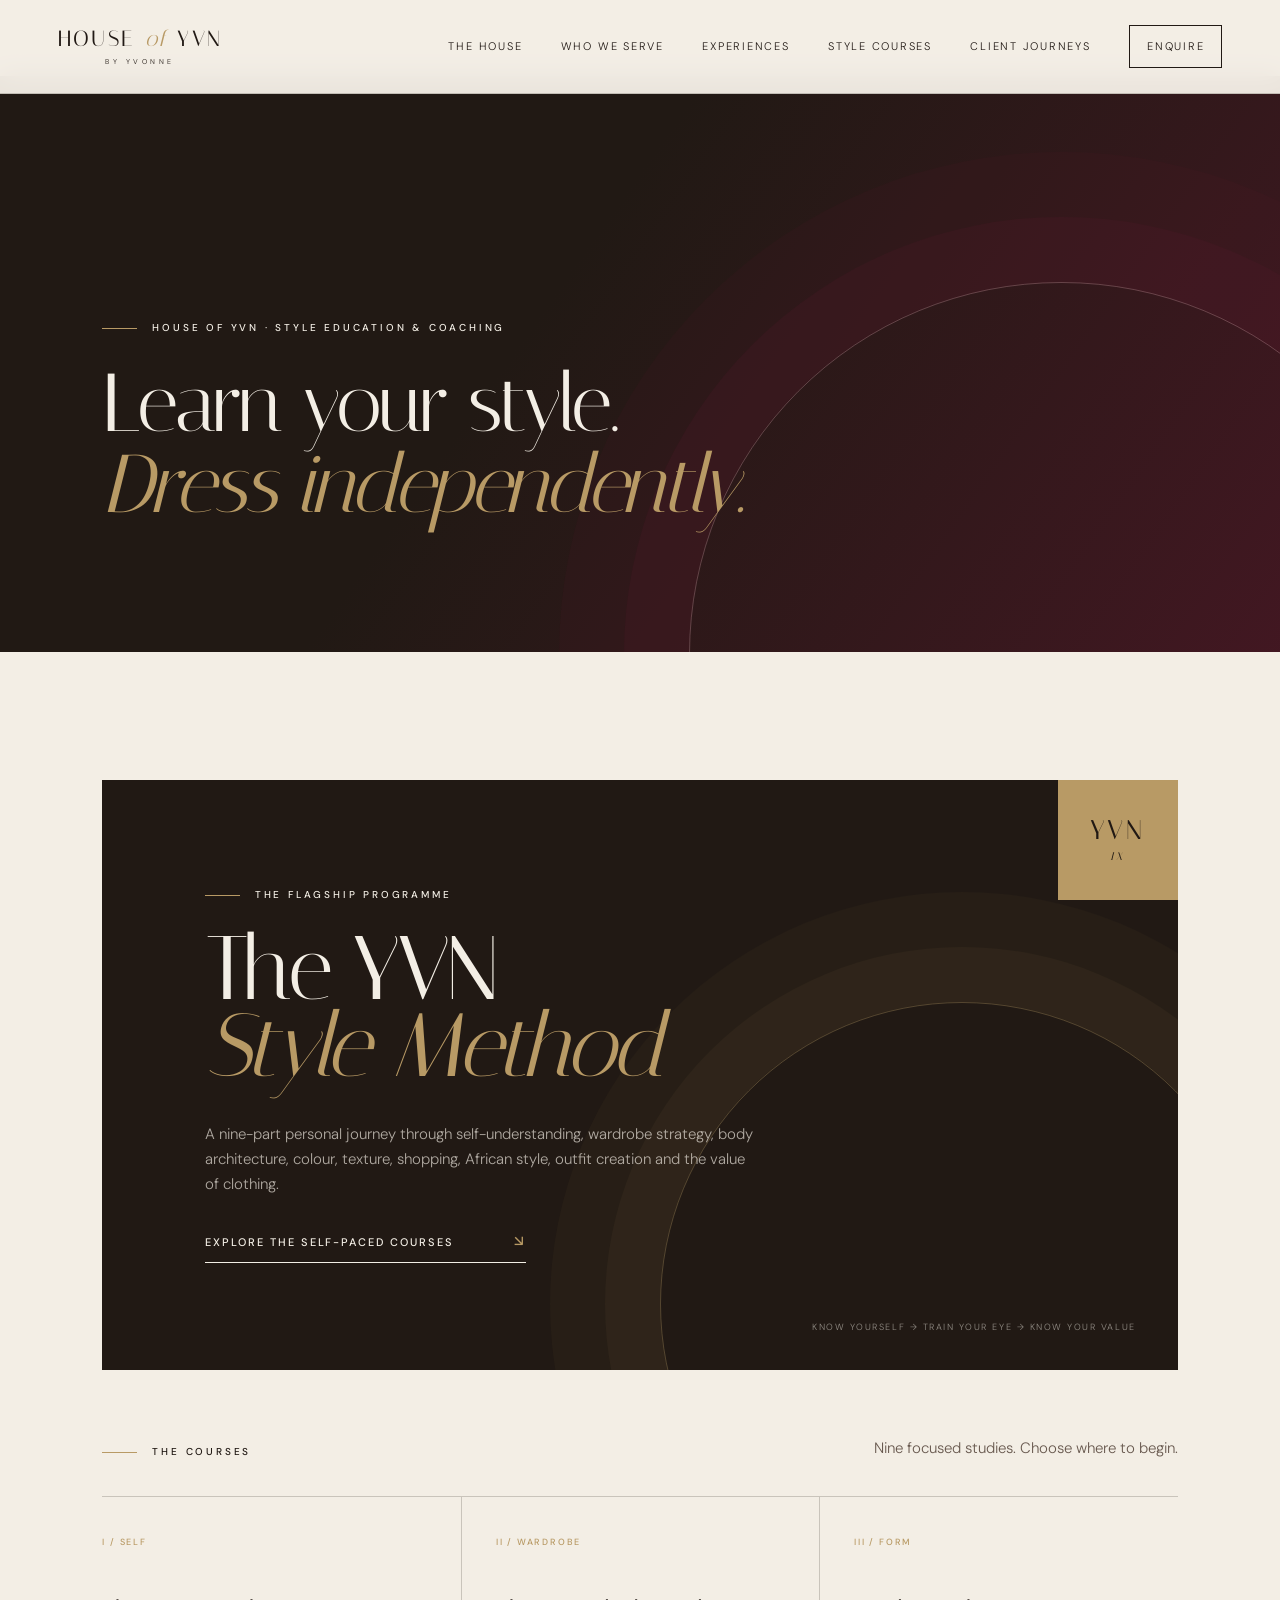
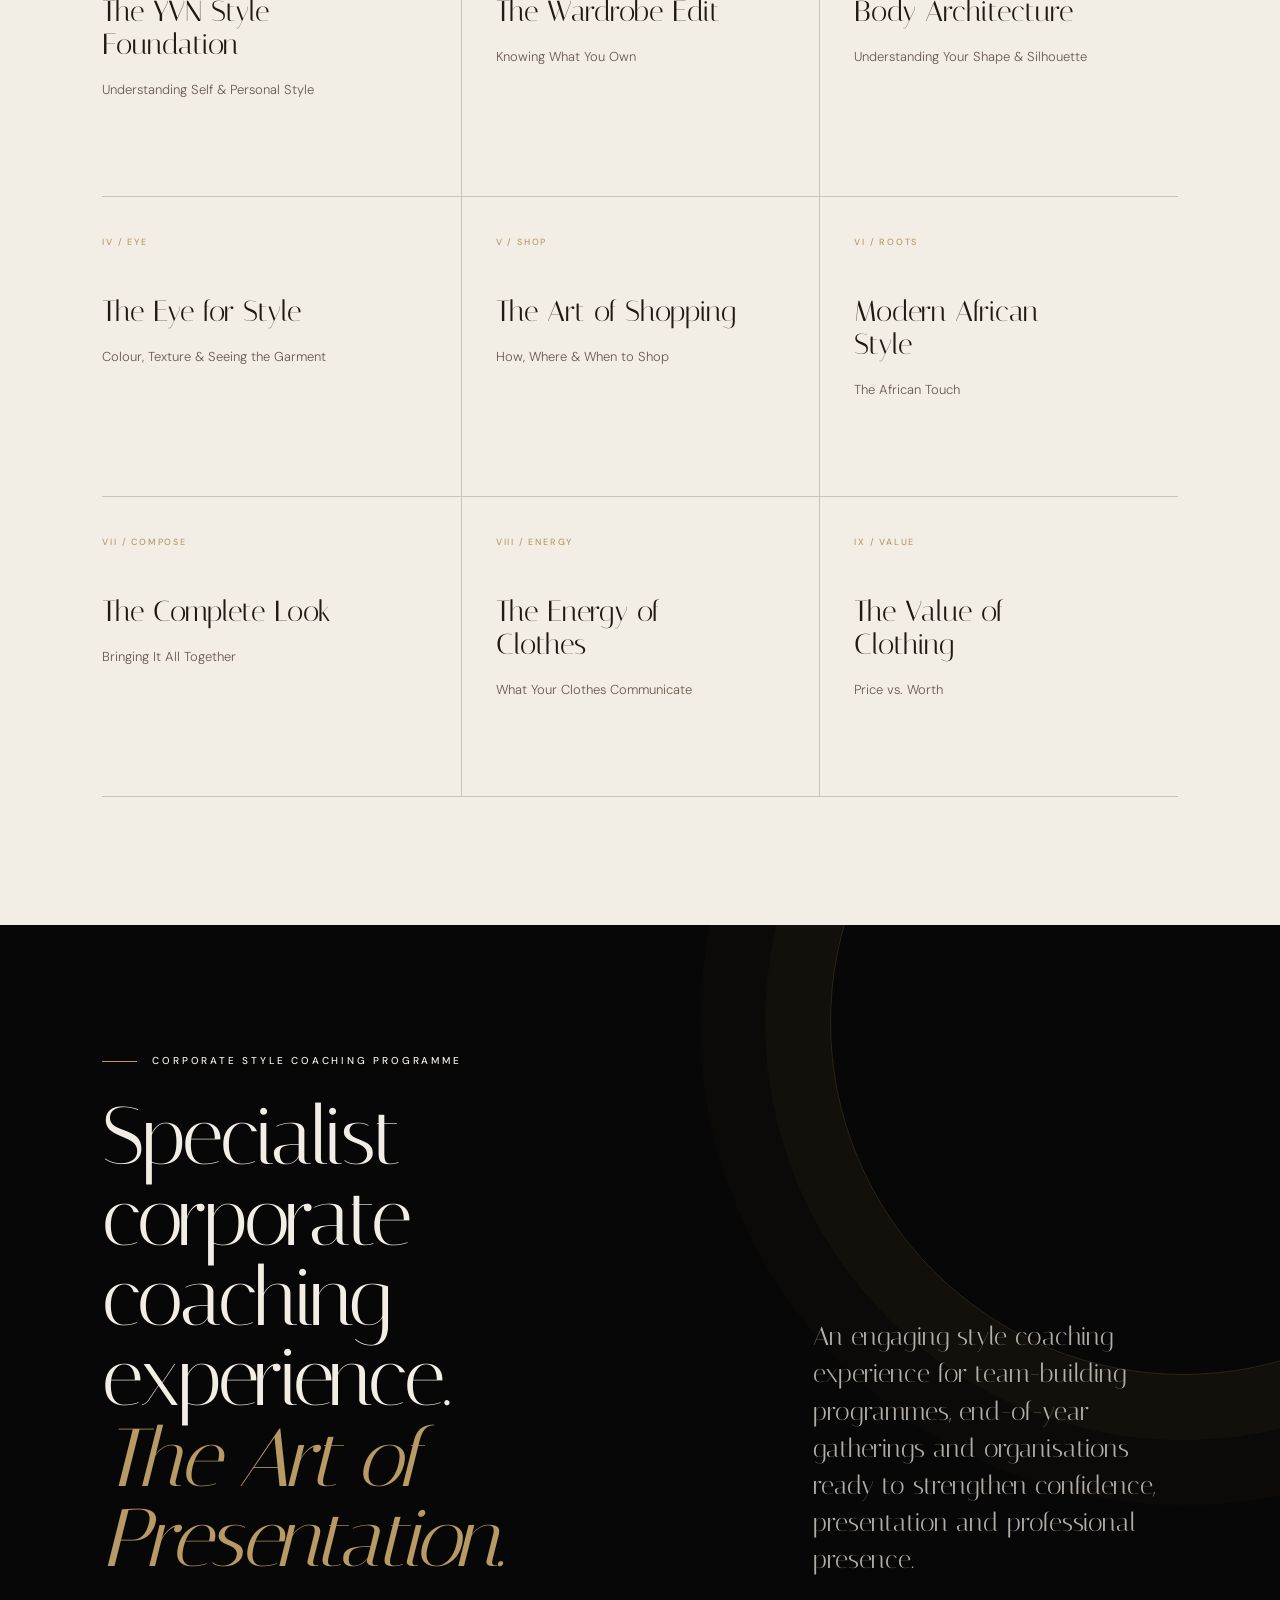
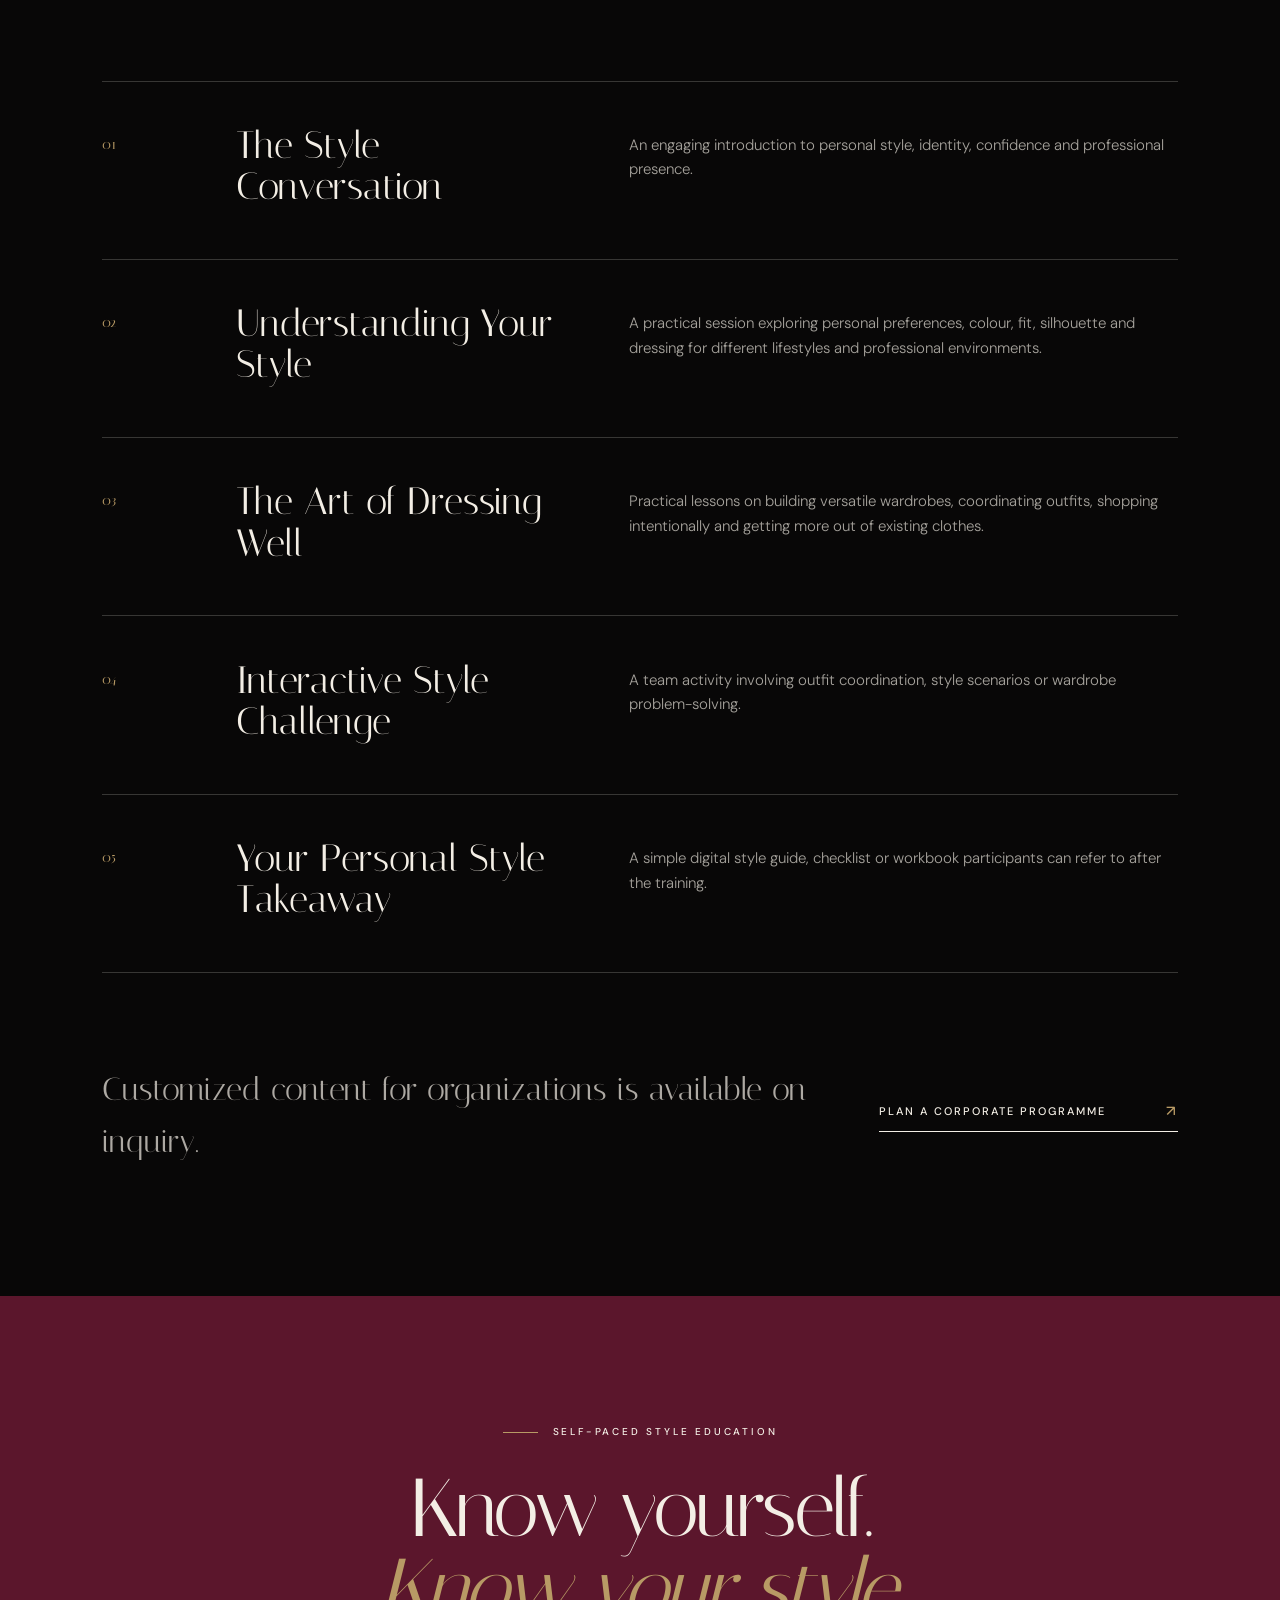
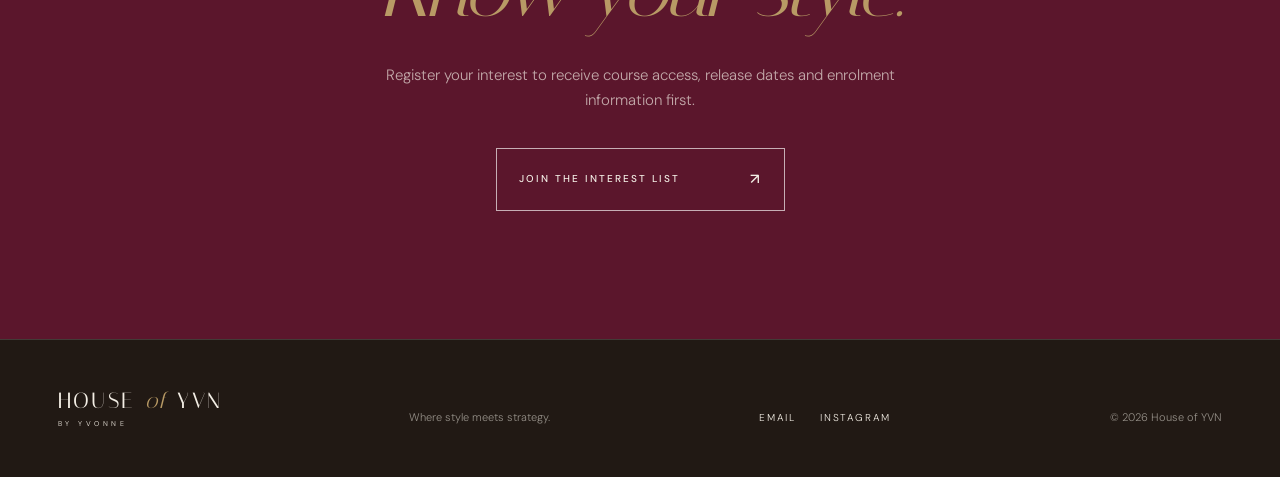
==== commit 157f81c6: "Add corporate style coaching programme" ====
--- a/courses/index.html
+++ b/courses/index.html
@@ -3,9 +3,9 @@
   <head>
     <meta charset="UTF-8" />
     <meta name="viewport" content="width=device-width, initial-scale=1.0" />
-    <meta name="description" content="Learn how to understand your wardrobe and style yourself independently with House of YVN self-paced courses." />
+    <meta name="description" content="Explore House of YVN self-paced style courses, personal coaching and corporate style coaching programmes for teams and organisations." />
     <meta name="theme-color" content="#211914" />
-    <title>Self-Paced Style Courses | House of YVN</title>
+    <title>Style Courses &amp; Coaching | House of YVN</title>
     <link rel="icon" href="../assets/favicon.svg" type="image/svg+xml" />
     <link rel="preconnect" href="https://fonts.googleapis.com" />
     <link rel="preconnect" href="https://fonts.gstatic.com" crossorigin />
@@ -30,7 +30,7 @@
     <main id="main" class="course-main">
       <section class="school-page-hero section-pad">
         <div class="reveal">
-          <p class="eyebrow">House of YVN · Self-paced education</p>
+          <p class="eyebrow">House of YVN · Style education &amp; coaching</p>
           <h1 class="display">Learn your style.<br /><em>Dress independently.</em></h1>
         </div>
       </section>
@@ -96,6 +96,48 @@
           </a>
         </div>
       </section>
+      <section id="corporate-coaching" class="corporate-coaching section-pad" aria-labelledby="corporate-title">
+        <div class="corporate-intro reveal">
+          <div>
+            <p class="eyebrow">Corporate style coaching programme</p>
+            <h2 id="corporate-title" class="display">Specialist corporate<br />coaching experience.<br /><em>The Art of Presentation.</em></h2>
+          </div>
+          <p class="lead">An engaging style coaching experience for team-building programmes, end-of-year gatherings and organisations ready to strengthen confidence, presentation and professional presence.</p>
+        </div>
+
+        <ol class="corporate-modules">
+          <li class="corporate-module reveal">
+            <span>01</span>
+            <h3>The Style Conversation</h3>
+            <p>An engaging introduction to personal style, identity, confidence and professional presence.</p>
+          </li>
+          <li class="corporate-module reveal">
+            <span>02</span>
+            <h3>Understanding Your Style</h3>
+            <p>A practical session exploring personal preferences, colour, fit, silhouette and dressing for different lifestyles and professional environments.</p>
+          </li>
+          <li class="corporate-module reveal">
+            <span>03</span>
+            <h3>The Art of Dressing Well</h3>
+            <p>Practical lessons on building versatile wardrobes, coordinating outfits, shopping intentionally and getting more out of existing clothes.</p>
+          </li>
+          <li class="corporate-module reveal">
+            <span>04</span>
+            <h3>Interactive Style Challenge</h3>
+            <p>A team activity involving outfit coordination, style scenarios or wardrobe problem-solving.</p>
+          </li>
+          <li class="corporate-module reveal">
+            <span>05</span>
+            <h3>Your Personal Style Takeaway</h3>
+            <p>A simple digital style guide, checklist or workbook participants can refer to after the training.</p>
+          </li>
+        </ol>
+
+        <div class="corporate-enquiry reveal">
+          <p>Customized content for organizations is available on inquiry.</p>
+          <a class="text-link light" href="mailto:styledbyyvn@gmail.com?subject=The%20Art%20of%20Presentation%20corporate%20coaching%20enquiry">Plan a corporate programme <span>↗</span></a>
+        </div>
+      </section>
       <section class="school-page-cta section-pad">
         <p class="eyebrow">Self-paced style education</p>
         <h2 class="display">Know yourself.<br /><em>Know your style.</em></h2>
--- a/styles.css
+++ b/styles.css
@@ -139,7 +139,9 @@
 .portfolio-copy .text-link { margin-top: 28px; }
 
 
-.flagship-section { background: var(--ivory); }
+.flagship-section { padding-bottom: 0; background: var(--ivory); }
+#courses { padding-top: 0; }
+#courses .curriculum-heading { padding-top: clamp(40px, 4vw, 60px); }
 .school-program { position: relative; min-height: 590px; display: flex; align-items: center; padding: clamp(55px, 8vw, 120px); overflow: hidden; background: var(--espresso); color: var(--ivory); }
 .school-program::after { content: ""; position: absolute; right: -8%; bottom: -40%; width: 56%; aspect-ratio: 1; border: 1px solid rgba(184,154,101,.35); border-radius: 50%; box-shadow: 0 0 0 55px rgba(184,154,101,.05), 0 0 0 110px rgba(184,154,101,.035); }
 .program-mark { position: absolute; top: 0; right: 0; width: 120px; height: 120px; display: grid; place-content: center; text-align: center; background: var(--gold); color: var(--espresso); font-family: var(--serif); font-size: 27px; line-height: .9; letter-spacing: .12em; }
@@ -194,6 +196,19 @@
 .course-card::after { content: "Explore ↗"; position: absolute; right: 28px; bottom: 25px; color: var(--burgundy); font-size: 8px; font-weight: 500; letter-spacing: .18em; text-transform: uppercase; opacity: 0; transform: translateY(5px); transition: opacity .3s, transform .3s; }
 .course-card:hover { background: rgba(91,22,44,.08); box-shadow: inset 0 3px 0 var(--burgundy); }
 .course-card:hover::after { opacity: 1; transform: none; }
+.corporate-coaching { position: relative; overflow: hidden; background: #080707; color: var(--ivory); }
+.corporate-coaching::after { content: ""; position: absolute; top: -20vw; right: -20vw; width: 55vw; height: 55vw; border: 1px solid rgba(184,154,101,.2); border-radius: 50%; box-shadow: 0 0 0 65px rgba(184,154,101,.035), 0 0 0 130px rgba(184,154,101,.02); pointer-events: none; }
+.corporate-intro { position: relative; z-index: 1; display: grid; grid-template-columns: 1.25fr .75fr; gap: clamp(50px, 8vw, 130px); align-items: end; margin-bottom: clamp(65px, 8vw, 110px); }
+.corporate-intro .display { max-width: 900px; }
+.corporate-intro .lead { margin: 0; color: rgba(243,238,229,.72); }
+.corporate-modules { position: relative; z-index: 1; margin: 0; padding: 0; list-style: none; border-top: 1px solid rgba(243,238,229,.2); }
+.corporate-module { display: grid; grid-template-columns: 70px minmax(230px, .75fr) minmax(300px, 1.25fr); gap: clamp(25px, 5vw, 80px); align-items: start; padding: clamp(34px, 4vw, 55px) 0; border-bottom: 1px solid rgba(243,238,229,.2); }
+.corporate-module > span { color: var(--gold); font-family: var(--serif); font-size: 14px; }
+.corporate-module h3 { margin: -8px 0 0; font-family: var(--serif); font-size: clamp(28px, 3vw, 44px); font-weight: 400; line-height: 1.08; }
+.corporate-module p { max-width: 610px; margin: 0; color: rgba(243,238,229,.67); }
+.corporate-enquiry { position: relative; z-index: 1; display: flex; justify-content: space-between; align-items: center; gap: 40px; padding-top: clamp(55px, 7vw, 90px); }
+.corporate-enquiry > p { margin: 0; color: rgba(243,238,229,.7); font-family: var(--serif); font-size: clamp(22px, 2.5vw, 34px); }
+.corporate-enquiry .text-link { flex: 0 0 auto; }
 .school-page-cta { background: var(--burgundy); color: var(--ivory); text-align: center; }
 .school-page-cta .display { margin-bottom: 35px; }
 .school-page-cta > p:not(.eyebrow) { max-width: 580px; margin: 0 auto 35px; color: rgba(243,238,229,.68); }
@@ -244,6 +259,10 @@
   .course-card:not(:nth-child(3n+1)) { padding-left: 0; border-left: 0; }
   .course-card:nth-child(even) { padding-left: 28px; border-left: 1px solid var(--line); }
   .course-content { grid-template-columns: 1fr; }
+  .corporate-intro { grid-template-columns: 1fr; }
+  .corporate-module { grid-template-columns: 45px 1fr; }
+  .corporate-module p { grid-column: 2; }
+  .corporate-enquiry { align-items: flex-start; flex-direction: column; }
   .course-aside { position: static; }
   .site-footer { grid-template-columns: 1fr 1fr; }
 }
@@ -277,6 +296,8 @@
   .curriculum-grid { grid-template-columns: 1fr; }
   .course-card, .course-card:nth-child(even), .course-card:not(:nth-child(3n+1)) { min-height: auto; padding: 34px 0; border-left: 0; }
   .course-card span { margin-bottom: 24px; }
+  .corporate-module { grid-template-columns: 1fr; gap: 14px; }
+  .corporate-module p { grid-column: auto; }
   .school-cta { align-items: flex-start; flex-direction: column; padding: 35px 25px; }
   .contact h2 { font-size: clamp(58px, 18vw, 90px); }
   .site-footer { grid-template-columns: 1fr; text-align: left; }
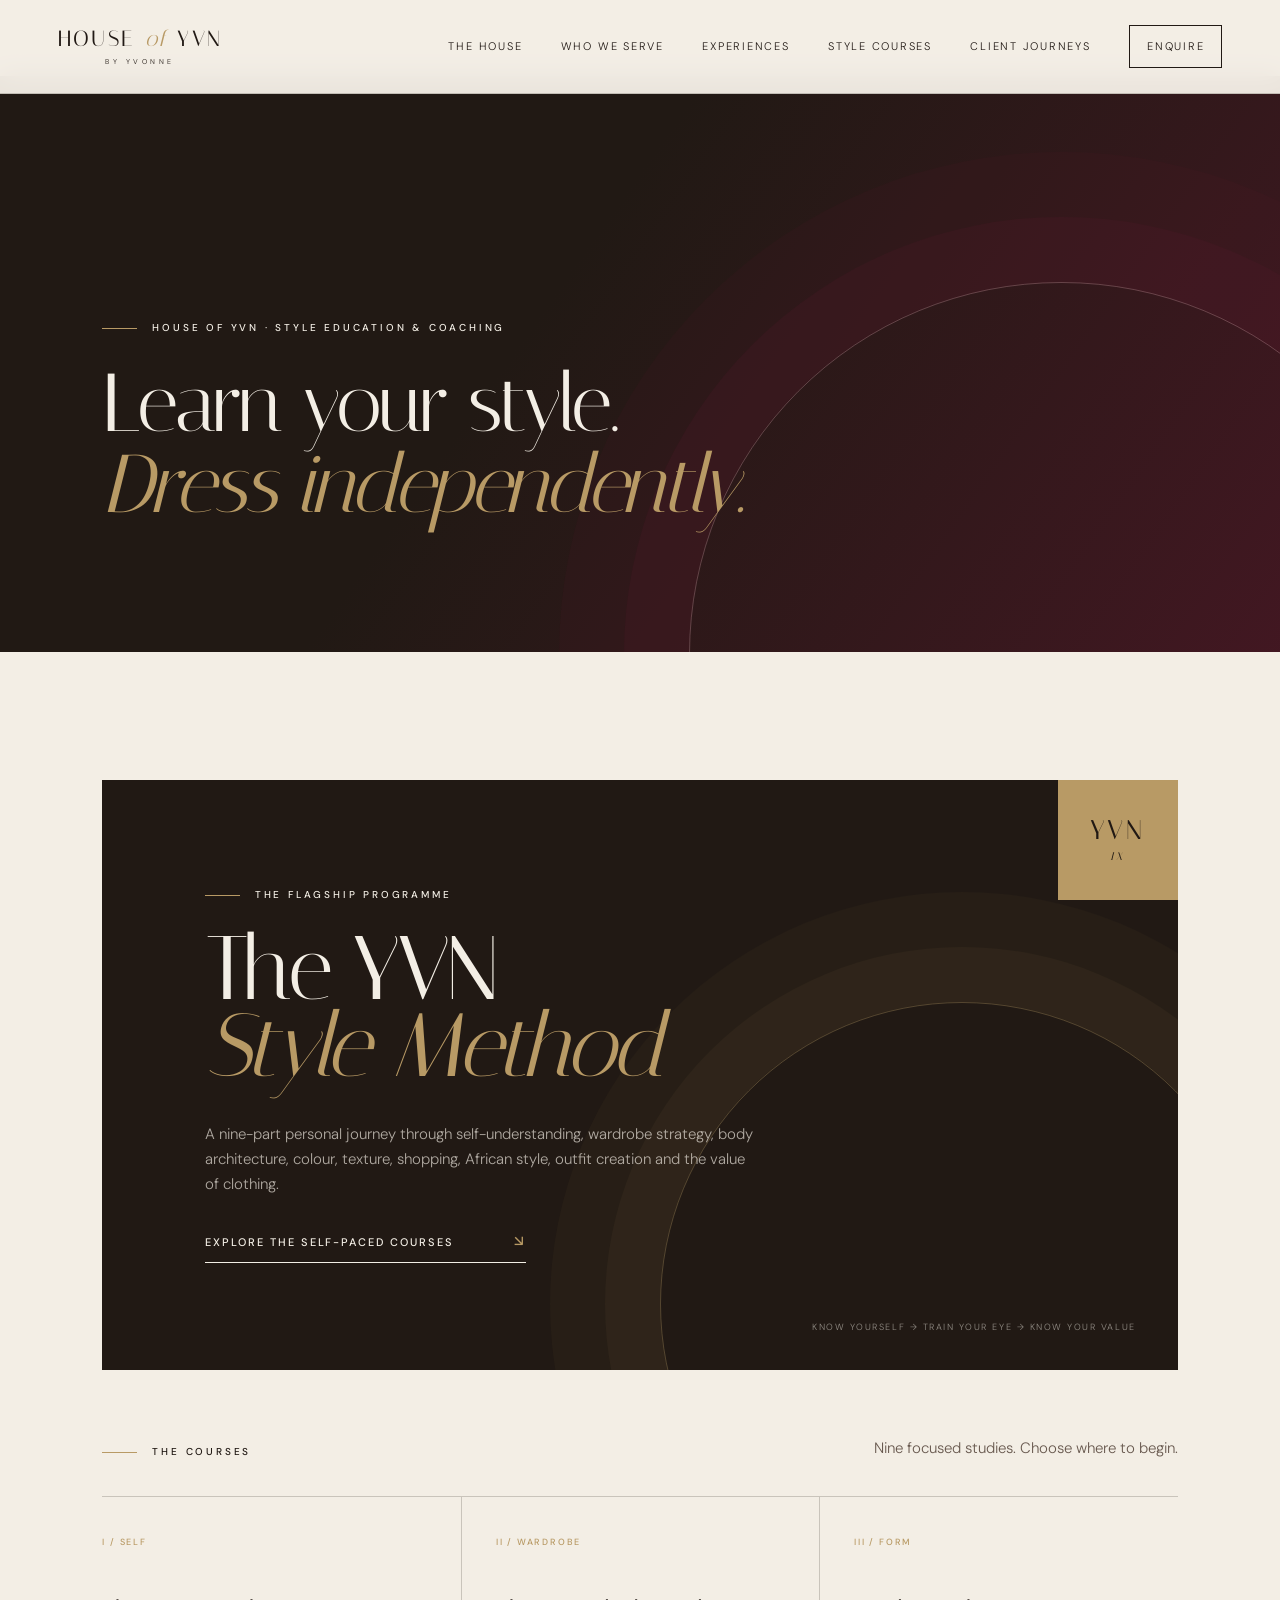
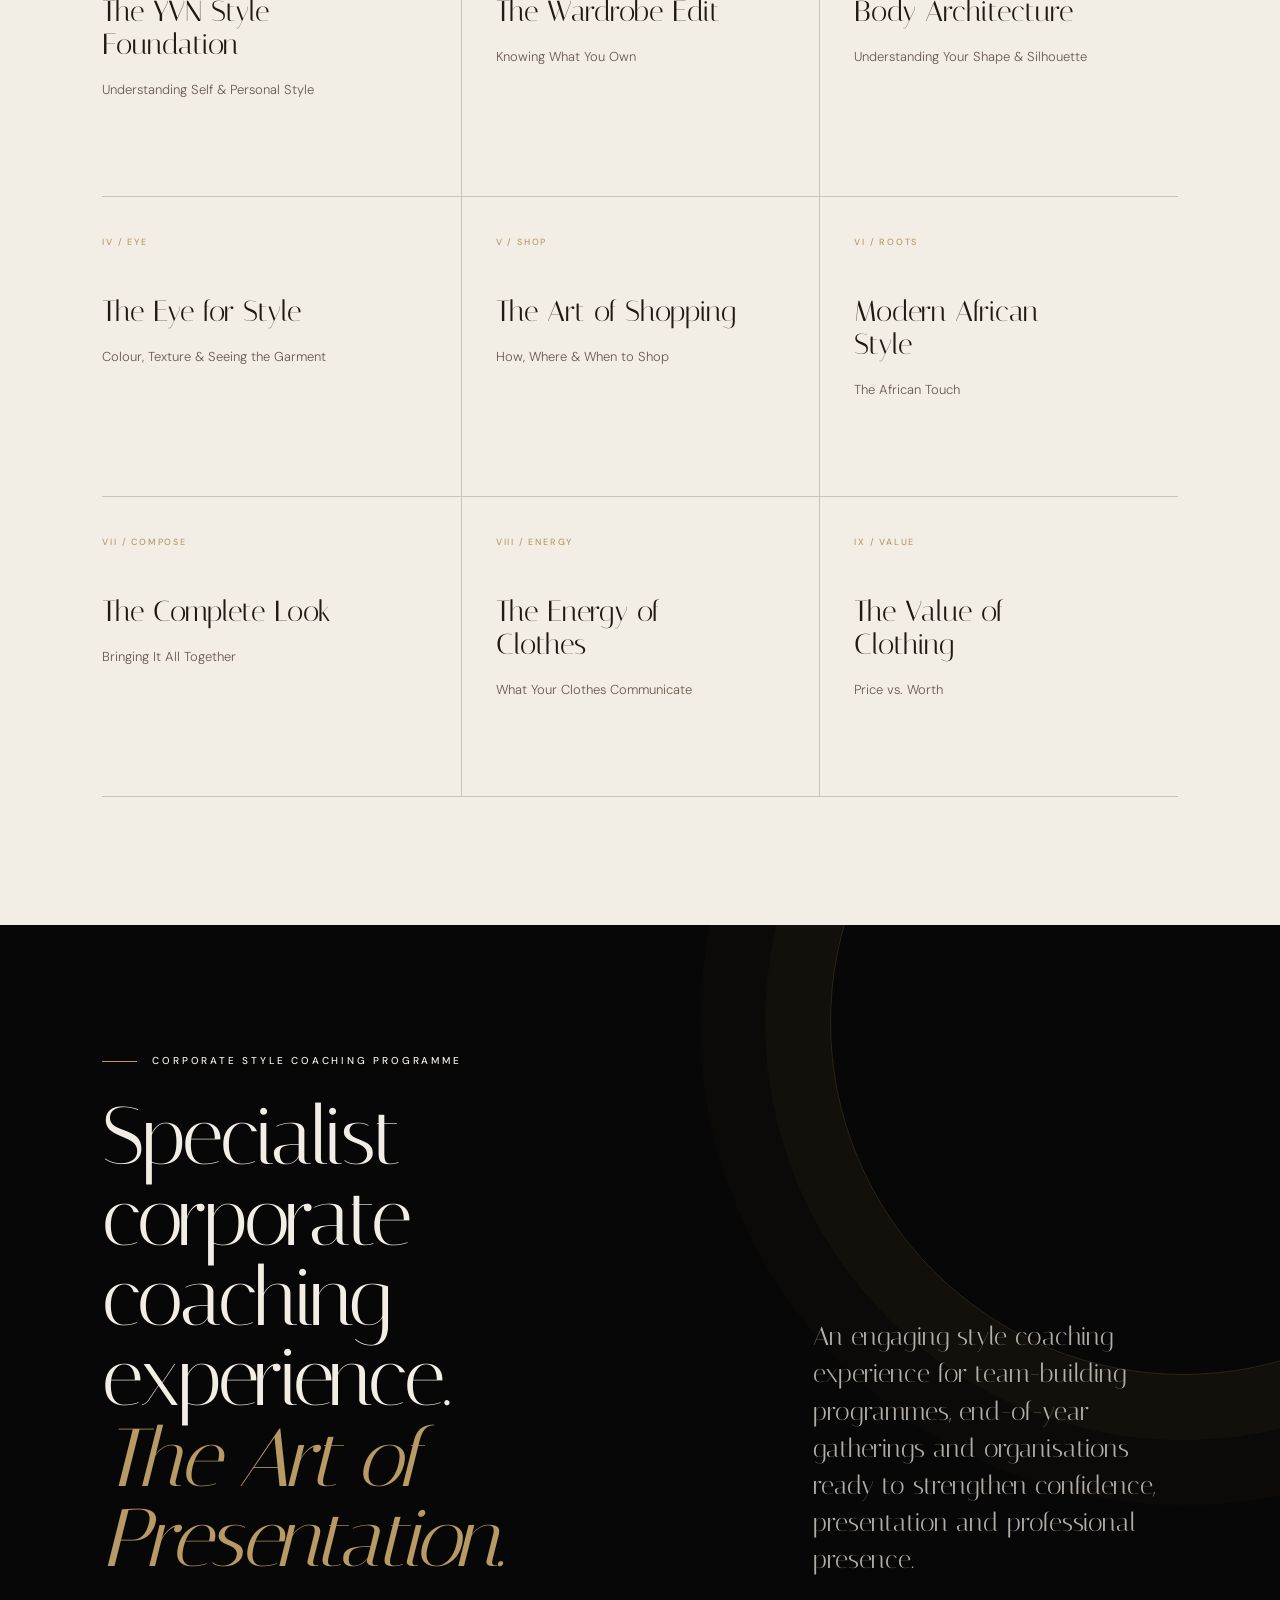
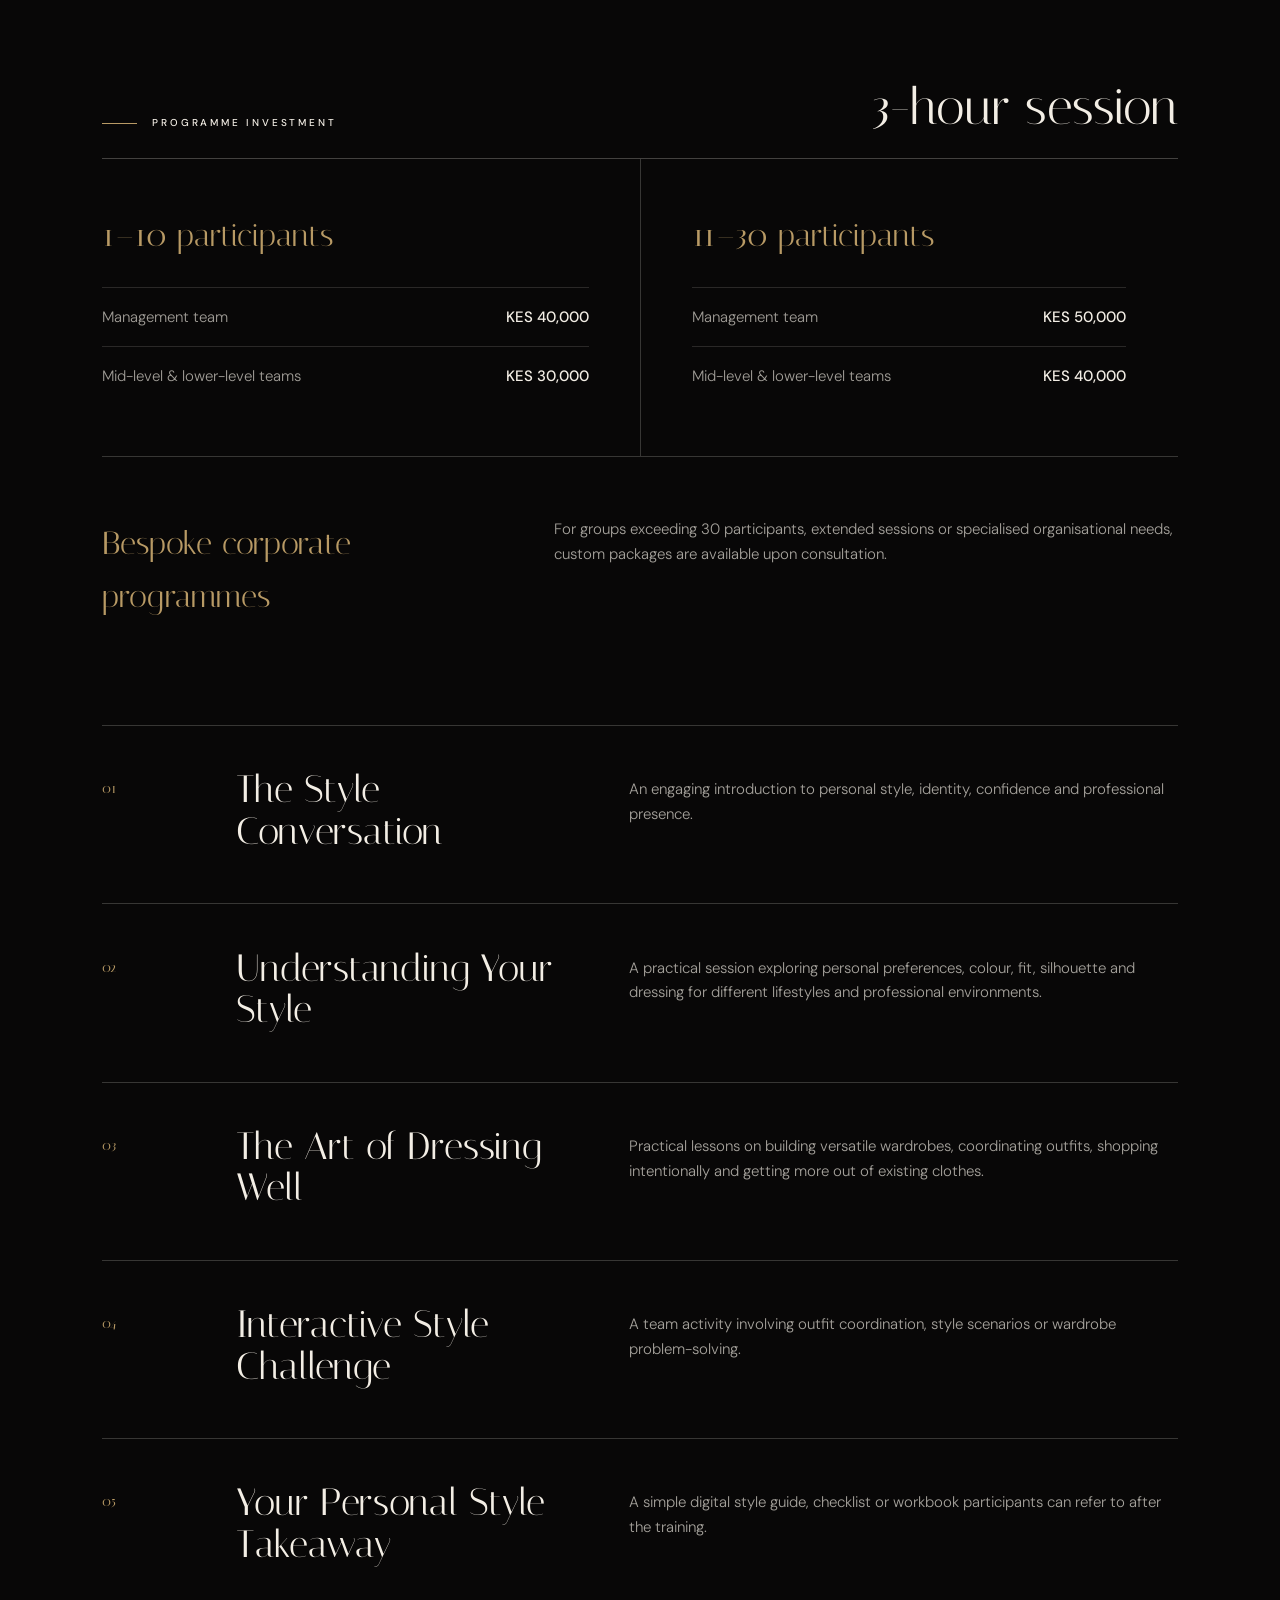
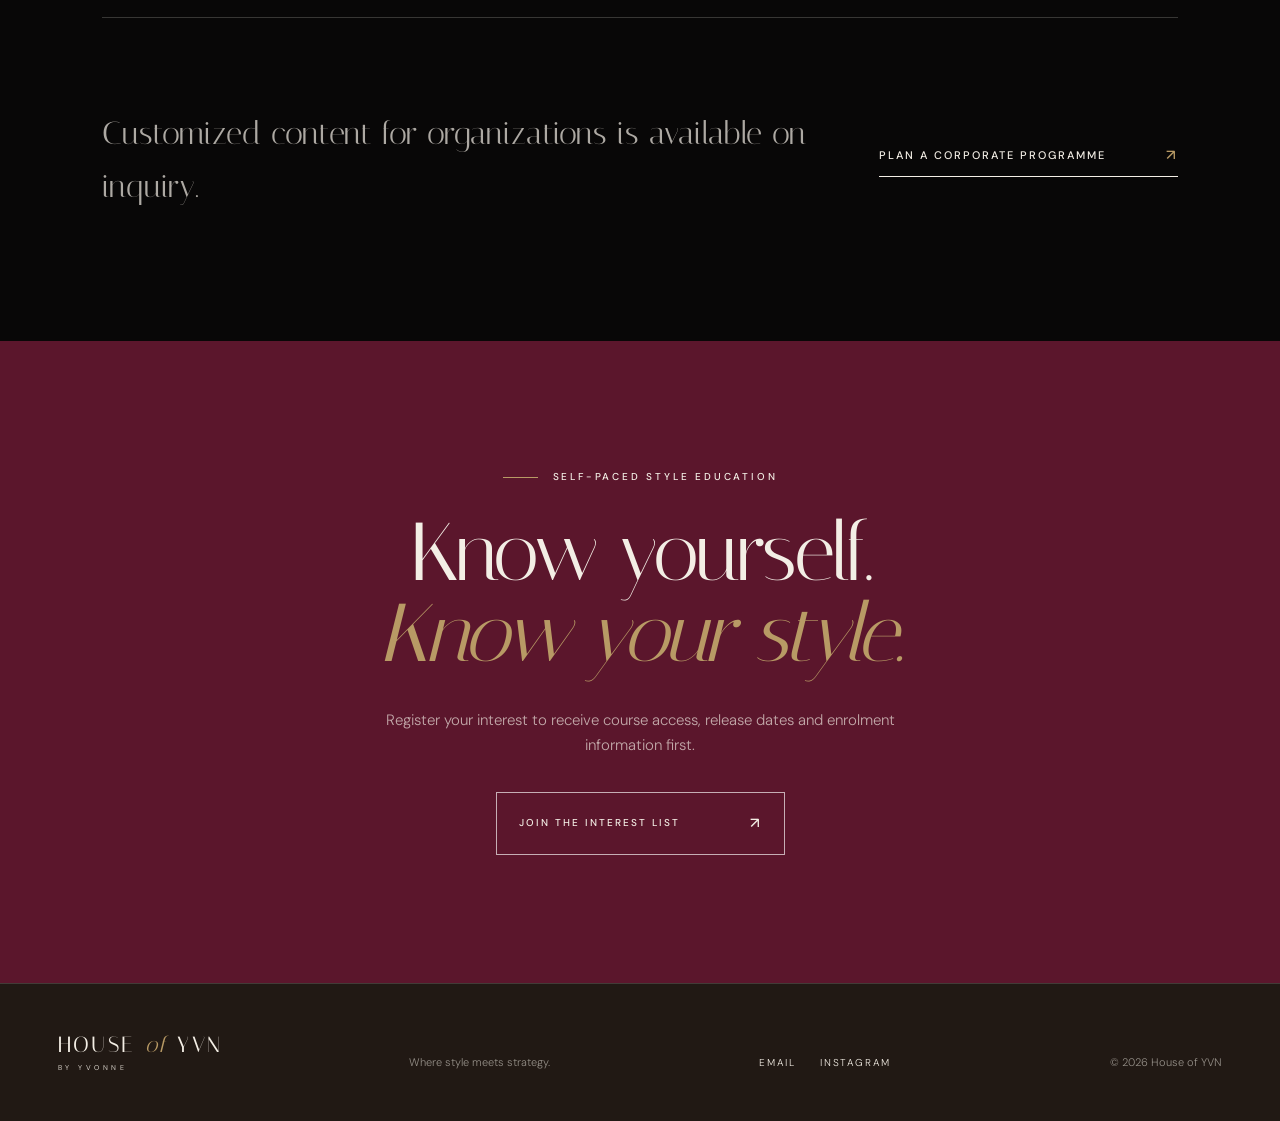
==== commit 9a0853c3: "Add corporate coaching pricing" ====
--- a/courses/index.html
+++ b/courses/index.html
@@ -105,6 +105,33 @@
           <p class="lead">An engaging style coaching experience for team-building programmes, end-of-year gatherings and organisations ready to strengthen confidence, presentation and professional presence.</p>
         </div>
 
+        <section class="corporate-pricing reveal" aria-labelledby="pricing-title">
+          <div class="corporate-pricing-heading">
+            <p class="eyebrow">Programme investment</p>
+            <h3 id="pricing-title">3-hour session</h3>
+          </div>
+          <div class="pricing-tiers">
+            <article class="pricing-tier">
+              <h4>1–10 participants</h4>
+              <dl>
+                <div><dt>Management team</dt><dd>KES 40,000</dd></div>
+                <div><dt>Mid-level &amp; lower-level teams</dt><dd>KES 30,000</dd></div>
+              </dl>
+            </article>
+            <article class="pricing-tier">
+              <h4>11–30 participants</h4>
+              <dl>
+                <div><dt>Management team</dt><dd>KES 50,000</dd></div>
+                <div><dt>Mid-level &amp; lower-level teams</dt><dd>KES 40,000</dd></div>
+              </dl>
+            </article>
+          </div>
+          <div class="bespoke-pricing">
+            <h4>Bespoke corporate programmes</h4>
+            <p>For groups exceeding 30 participants, extended sessions or specialised organisational needs, custom packages are available upon consultation.</p>
+          </div>
+        </section>
+
         <ol class="corporate-modules">
           <li class="corporate-module reveal">
             <span>01</span>
--- a/styles.css
+++ b/styles.css
@@ -201,6 +201,21 @@
 .corporate-intro { position: relative; z-index: 1; display: grid; grid-template-columns: 1.25fr .75fr; gap: clamp(50px, 8vw, 130px); align-items: end; margin-bottom: clamp(65px, 8vw, 110px); }
 .corporate-intro .display { max-width: 900px; }
 .corporate-intro .lead { margin: 0; color: rgba(243,238,229,.72); }
+.corporate-pricing { position: relative; z-index: 1; margin-bottom: clamp(65px, 8vw, 110px); }
+.corporate-pricing-heading { display: flex; justify-content: space-between; align-items: end; gap: 30px; padding-bottom: 26px; border-bottom: 1px solid rgba(243,238,229,.25); }
+.corporate-pricing-heading .eyebrow { margin: 0; }
+.corporate-pricing-heading h3 { margin: 0; font-family: var(--serif); font-size: clamp(34px, 4vw, 58px); font-weight: 400; line-height: 1; }
+.pricing-tiers { display: grid; grid-template-columns: 1fr 1fr; }
+.pricing-tier { padding: clamp(32px, 4vw, 50px) clamp(25px, 4vw, 55px) clamp(32px, 4vw, 50px) 0; border-bottom: 1px solid rgba(243,238,229,.2); }
+.pricing-tier + .pricing-tier { padding-left: clamp(25px, 4vw, 55px); border-left: 1px solid rgba(243,238,229,.2); }
+.pricing-tier h4, .bespoke-pricing h4 { margin: 0 0 25px; color: var(--gold); font-family: var(--serif); font-size: clamp(24px, 2.5vw, 36px); font-weight: 400; }
+.pricing-tier dl { margin: 0; }
+.pricing-tier dl > div { display: flex; justify-content: space-between; gap: 25px; padding: 17px 0; border-top: 1px solid rgba(243,238,229,.14); }
+.pricing-tier dt { color: rgba(243,238,229,.65); }
+.pricing-tier dd { margin: 0; color: var(--ivory); font-weight: 500; white-space: nowrap; }
+.bespoke-pricing { display: grid; grid-template-columns: .75fr 1.25fr; gap: clamp(35px, 6vw, 90px); padding-top: clamp(35px, 5vw, 60px); }
+.bespoke-pricing h4 { margin: 0; }
+.bespoke-pricing p { max-width: 760px; margin: 0; color: rgba(243,238,229,.67); }
 .corporate-modules { position: relative; z-index: 1; margin: 0; padding: 0; list-style: none; border-top: 1px solid rgba(243,238,229,.2); }
 .corporate-module { display: grid; grid-template-columns: 70px minmax(230px, .75fr) minmax(300px, 1.25fr); gap: clamp(25px, 5vw, 80px); align-items: start; padding: clamp(34px, 4vw, 55px) 0; border-bottom: 1px solid rgba(243,238,229,.2); }
 .corporate-module > span { color: var(--gold); font-family: var(--serif); font-size: 14px; }
@@ -260,6 +275,7 @@
   .course-card:nth-child(even) { padding-left: 28px; border-left: 1px solid var(--line); }
   .course-content { grid-template-columns: 1fr; }
   .corporate-intro { grid-template-columns: 1fr; }
+  .bespoke-pricing { grid-template-columns: 1fr; }
   .corporate-module { grid-template-columns: 45px 1fr; }
   .corporate-module p { grid-column: 2; }
   .corporate-enquiry { align-items: flex-start; flex-direction: column; }
@@ -298,6 +314,10 @@
   .course-card span { margin-bottom: 24px; }
   .corporate-module { grid-template-columns: 1fr; gap: 14px; }
   .corporate-module p { grid-column: auto; }
+  .corporate-pricing-heading { align-items: flex-start; flex-direction: column; }
+  .pricing-tiers { grid-template-columns: 1fr; }
+  .pricing-tier, .pricing-tier + .pricing-tier { padding-left: 0; padding-right: 0; border-left: 0; }
+  .pricing-tier dl > div { align-items: flex-start; flex-direction: column; gap: 5px; }
   .school-cta { align-items: flex-start; flex-direction: column; padding: 35px 25px; }
   .contact h2 { font-size: clamp(58px, 18vw, 90px); }
   .site-footer { grid-template-columns: 1fr; text-align: left; }
